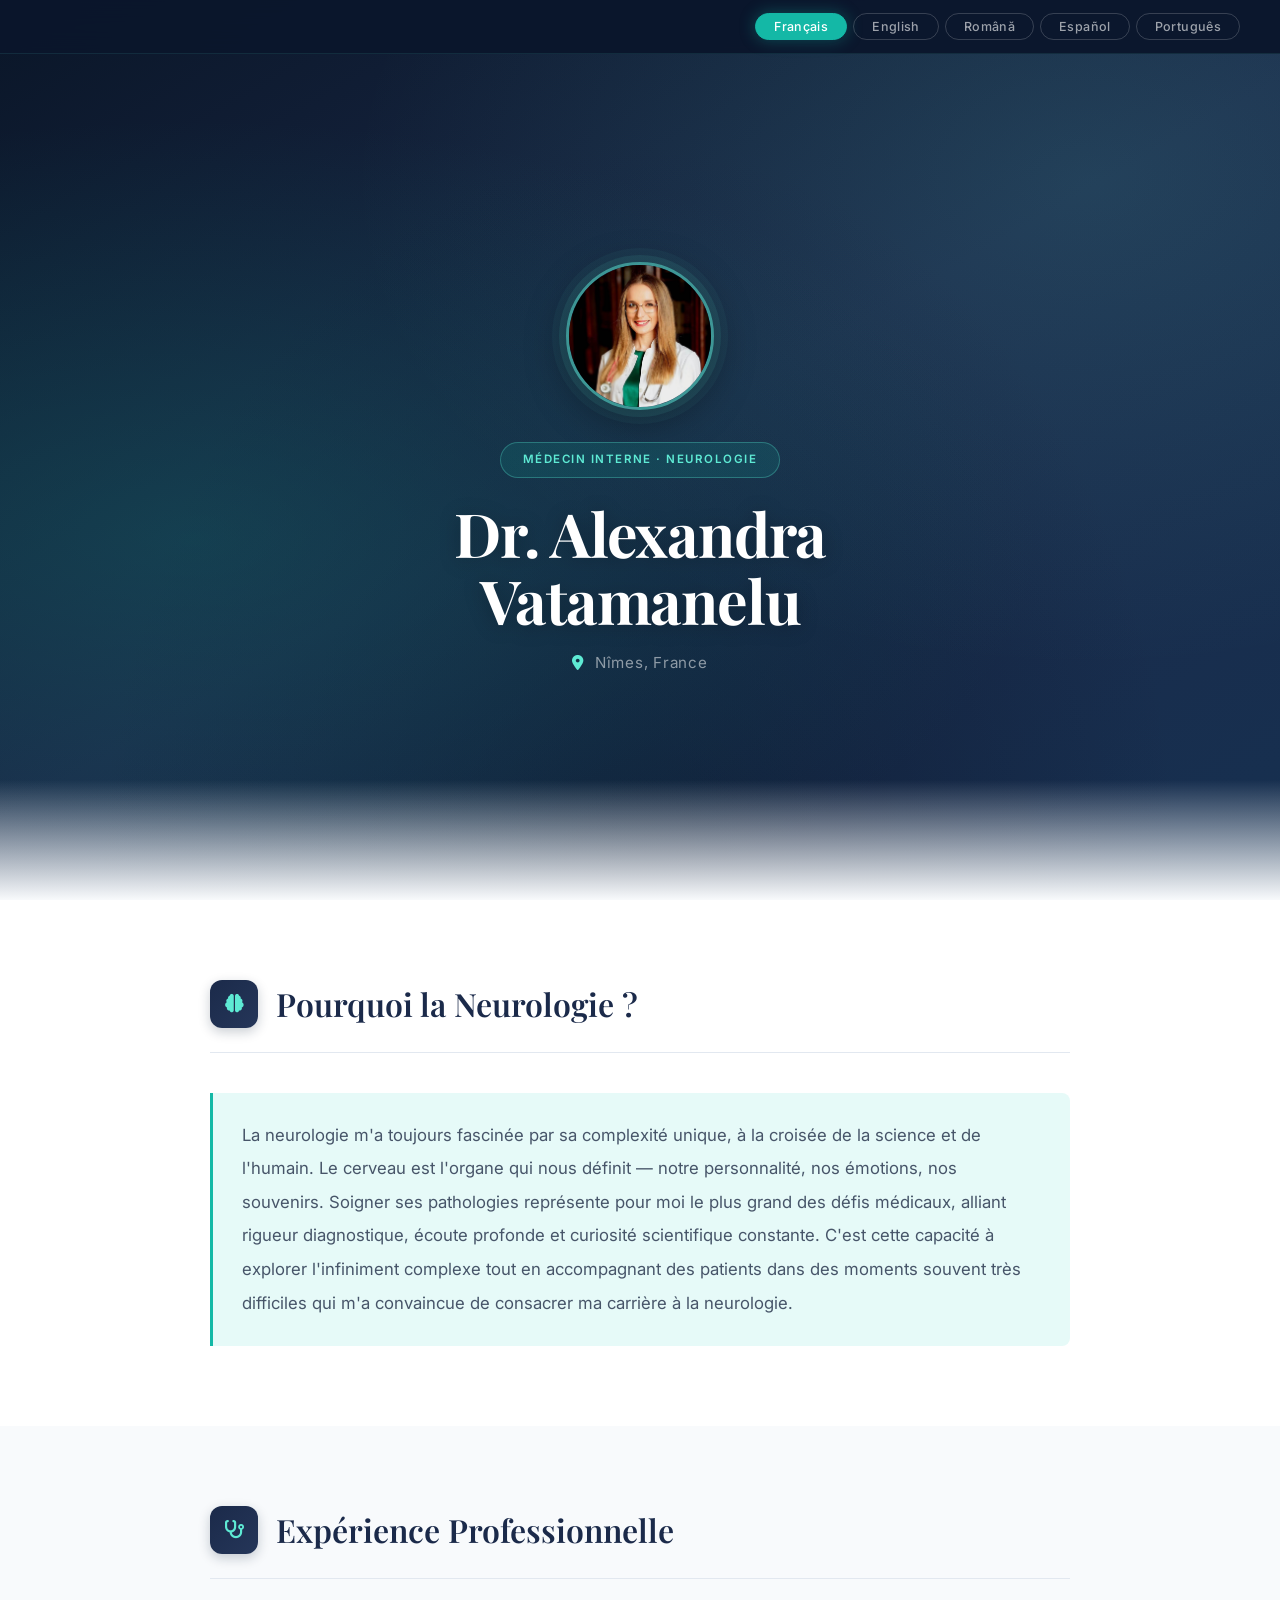
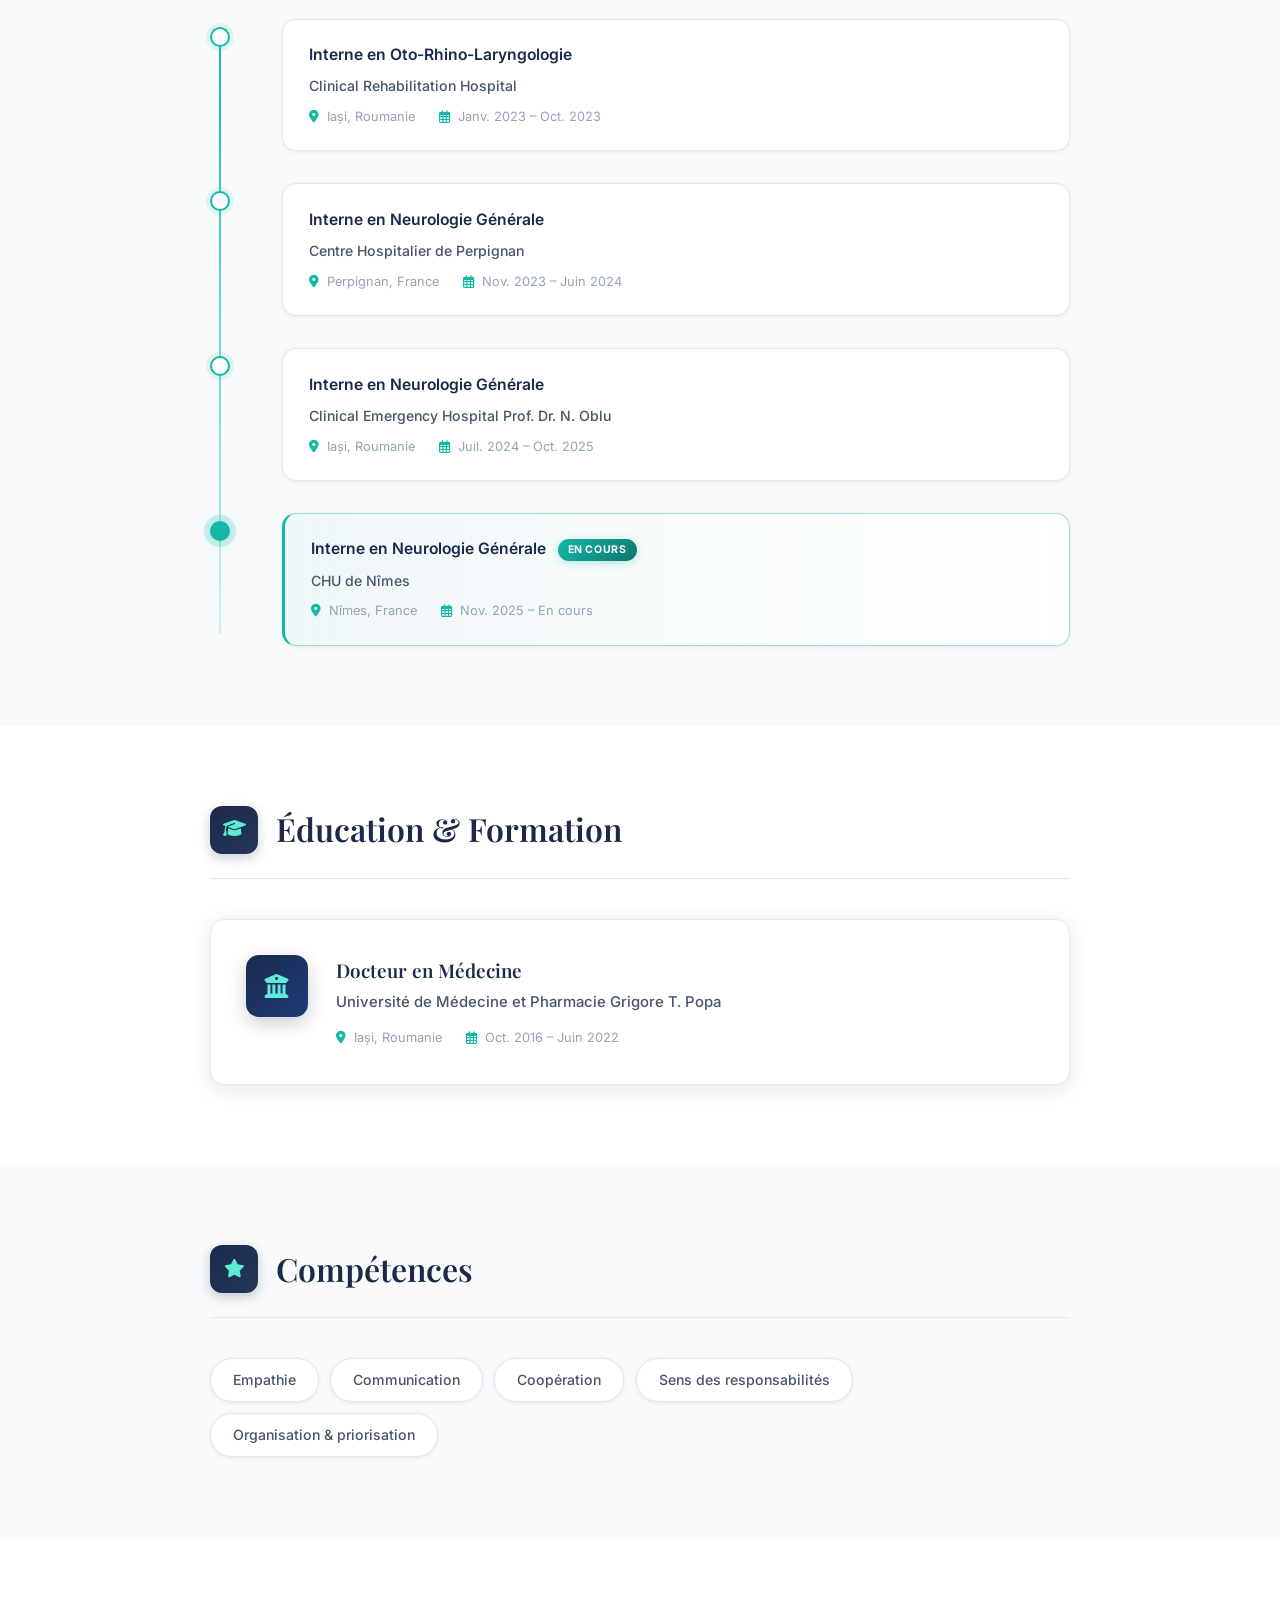
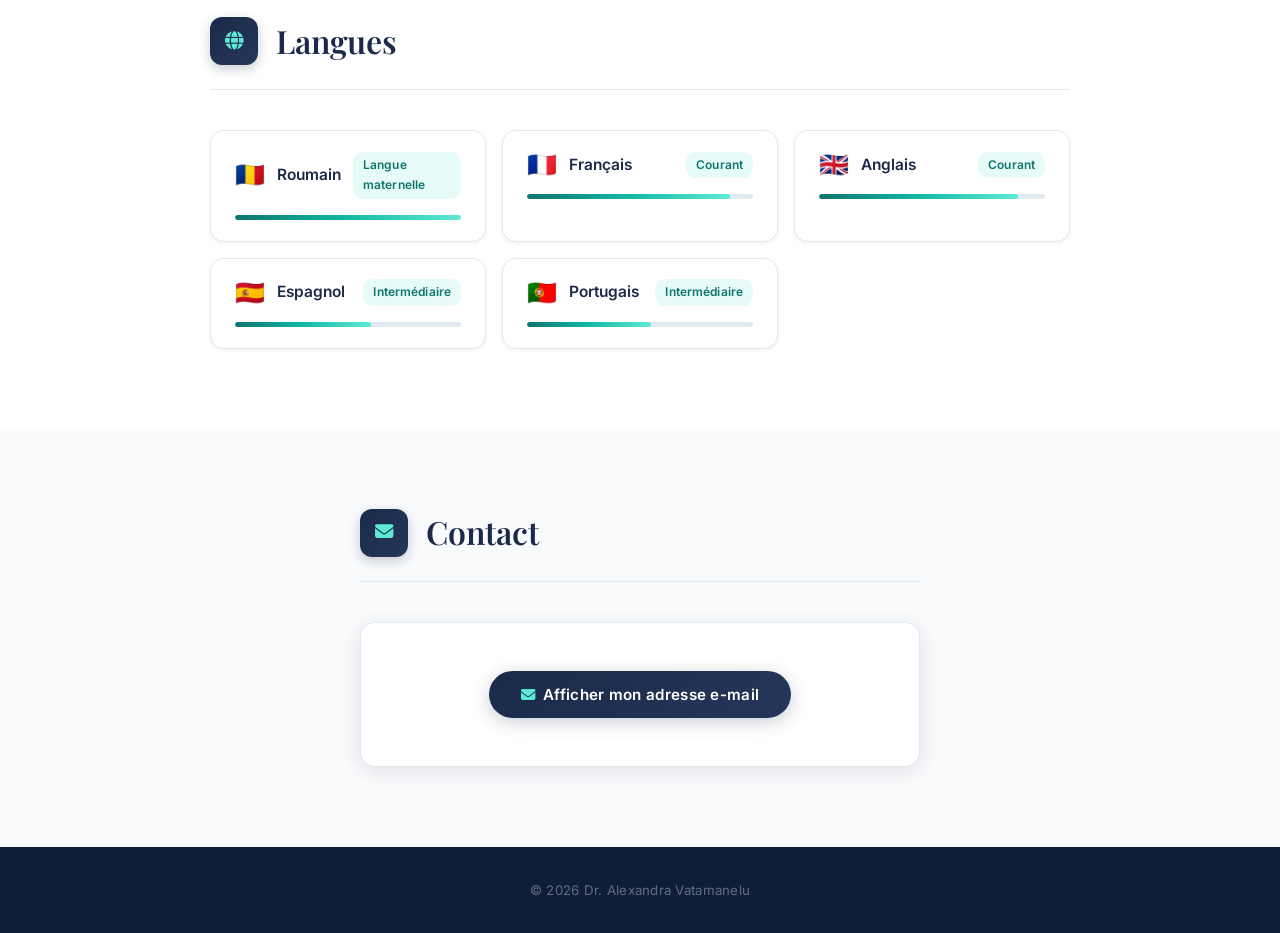
==== index.html @ f1973f00 "Add Google Search Console meta tag verification https://claude.ai/code/session_01Kui6GxhEzmzHkB7yEmU" ====
<!DOCTYPE html>
<html lang="fr">
<head>
    <meta charset="UTF-8">
    <meta name="viewport" content="width=device-width, initial-scale=1.0">
    <title>Dr. Alexandra Vatamanelu – Neurologue</title>
    <link rel="preconnect" href="https://fonts.googleapis.com">
    <link rel="preconnect" href="https://fonts.gstatic.com" crossorigin>
    <link href="https://fonts.googleapis.com/css2?family=Playfair+Display:wght@400;500;600;700&family=Inter:wght@300;400;500;600&display=swap" rel="stylesheet">
    <link rel="stylesheet" href="https://cdnjs.cloudflare.com/ajax/libs/font-awesome/6.4.0/css/all.min.css">
    <meta name="google-site-verification" content="Tqdt-XYcSa7wCxEGTxL6QIADLpYAfdwtKwiLC599f28" />
    <link rel="icon" type="image/svg+xml" href="favicon.svg">
    <link rel="stylesheet" href="style.css">
    <!-- Cloudflare Turnstile – test key (always passes). Register your domain at
         https://dash.cloudflare.com/?to=/:account/turnstile and replace the sitekey. -->
    <script src="https://challenges.cloudflare.com/turnstile/v0/api.js" async defer></script>
</head>
<body>

    <!-- ── Language bar ──────────────────────────────────────────────────── -->
    <div class="lang-bar">
        <div class="lang-bar-inner">
            <button class="lang-btn active" data-lang="fr" onclick="setLang('fr')">Français</button>
            <button class="lang-btn" data-lang="en" onclick="setLang('en')">English</button>
            <button class="lang-btn" data-lang="ro" onclick="setLang('ro')">Română</button>
            <button class="lang-btn" data-lang="es" onclick="setLang('es')">Español</button>
            <button class="lang-btn" data-lang="pt" onclick="setLang('pt')">Português</button>
        </div>
    </div>

    <!-- ── Hero ──────────────────────────────────────────────────────────── -->
    <header class="hero">
        <div class="hero-content">
            <div class="hero-photo-wrap">
                <img
                    src="signal-2026-03-20-130747_002.jpeg"
                    alt="Dr. Alexandra Vatamanelu"
                    class="hero-photo"
                >
            </div>
            <div class="hero-badge" data-i18n="badge"></div>
            <h1 class="hero-name">Dr. Alexandra Vatamanelu</h1>
            <p class="hero-location">
                <i class="fas fa-map-marker-alt"></i>
                <span data-i18n="location"></span>
            </p>
        </div>
    </header>

    <main>

        <!-- ── Why Neurology ─────────────────────────────────────────────── -->
        <section class="section" id="why">
            <div class="section-inner">
                <div class="section-header">
                    <div class="section-icon"><i class="fas fa-brain"></i></div>
                    <h2 data-i18n="whyTitle"></h2>
                </div>
                <p class="lead-text" data-i18n="whyText"></p>
            </div>
        </section>

        <!-- ── Professional experience ───────────────────────────────────── -->
        <section class="section alt-section" id="experience">
            <div class="section-inner">
                <div class="section-header">
                    <div class="section-icon"><i class="fas fa-stethoscope"></i></div>
                    <h2 data-i18n="expTitle"></h2>
                </div>
                <div class="timeline" id="timeline"></div>
            </div>
        </section>

        <!-- ── Education ─────────────────────────────────────────────────── -->
        <section class="section" id="education">
            <div class="section-inner">
                <div class="section-header">
                    <div class="section-icon"><i class="fas fa-graduation-cap"></i></div>
                    <h2 data-i18n="eduTitle"></h2>
                </div>
                <div id="edu-card"></div>
            </div>
        </section>

        <!-- ── Skills ────────────────────────────────────────────────────── -->
        <section class="section alt-section" id="skills">
            <div class="section-inner">
                <div class="section-header">
                    <div class="section-icon"><i class="fas fa-star"></i></div>
                    <h2 data-i18n="skillsTitle"></h2>
                </div>
                <div class="skills-grid" id="skills-grid"></div>
            </div>
        </section>

        <!-- ── Languages ─────────────────────────────────────────────────── -->
        <section class="section" id="languages">
            <div class="section-inner">
                <div class="section-header">
                    <div class="section-icon"><i class="fas fa-globe"></i></div>
                    <h2 data-i18n="langsTitle"></h2>
                </div>
                <div class="langs-grid" id="langs-grid"></div>
            </div>
        </section>

        <!-- ── Contact ───────────────────────────────────────────────────── -->
        <section class="section alt-section" id="contact">
            <div class="section-inner contact-inner">
                <div class="section-header">
                    <div class="section-icon"><i class="fas fa-envelope"></i></div>
                    <h2 data-i18n="contactTitle"></h2>
                </div>
                <div class="contact-box">
                    <div id="reveal-btn-wrapper">
                        <button class="reveal-btn" onclick="showCaptcha()" data-i18n="revealBtn"></button>
                    </div>
                    <div id="captcha-wrapper" class="hidden">
                        <p class="contact-hint" data-i18n="contactHint"></p>
                        <!-- Turnstile test sitekey – always passes. Swap for your real key in production. -->
                        <div class="cf-turnstile"
                             data-sitekey="1x00000000000000000000AA"
                             data-callback="onCaptchaDone"
                             data-theme="light"></div>
                    </div>
                    <div id="email-reveal" class="email-reveal hidden"></div>
                </div>
            </div>
        </section>

    </main>

    <footer class="footer">
        <p>© 2026 Dr. Alexandra Vatamanelu</p>
    </footer>

<script>
// ── Translations ─────────────────────────────────────────────────────────────
const i18n = {
    fr: {
        badge:       "Médecin Interne · Neurologie",
        location:    "Nîmes, France",
        whyTitle:    "Pourquoi la Neurologie ?",
        whyText:     "La neurologie m'a toujours fascinée par sa complexité unique, à la croisée de la science et de l'humain. Le cerveau est l'organe qui nous définit — notre personnalité, nos émotions, nos souvenirs. Soigner ses pathologies représente pour moi le plus grand des défis médicaux, alliant rigueur diagnostique, écoute profonde et curiosité scientifique constante. C'est cette capacité à explorer l'infiniment complexe tout en accompagnant des patients dans des moments souvent très difficiles qui m'a convaincue de consacrer ma carrière à la neurologie.",
        expTitle:    "Expérience Professionnelle",
        eduTitle:    "Éducation & Formation",
        skillsTitle: "Compétences",
        langsTitle:  "Langues",
        contactTitle:"Contact",
        contactHint: "Vérifiez que vous n'êtes pas un robot pour afficher mon adresse e-mail.",
        revealBtn:   "Afficher mon adresse e-mail",
        currentLabel:"En cours",
        experience: [
            { title: "Interne en Oto-Rhino-Laryngologie",  institution: "Clinical Rehabilitation Hospital",                         location: "Iași, Roumanie", period: "Janv. 2023 – Oct. 2023",  current: false },
            { title: "Interne en Neurologie Générale",     institution: "Centre Hospitalier de Perpignan",                          location: "Perpignan, France", period: "Nov. 2023 – Juin 2024", current: false },
            { title: "Interne en Neurologie Générale",     institution: "Clinical Emergency Hospital Prof. Dr. N. Oblu",            location: "Iași, Roumanie", period: "Juil. 2024 – Oct. 2025",  current: false },
            { title: "Interne en Neurologie Générale",     institution: "CHU de Nîmes",                                             location: "Nîmes, France",  period: "Nov. 2025 – En cours",     current: true  }
        ],
        education: {
            degree: "Docteur en Médecine",
            institution: "Université de Médecine et Pharmacie Grigore T. Popa",
            location: "Iași, Roumanie",
            period: "Oct. 2016 – Juin 2022"
        },
        skills: ["Empathie", "Communication", "Coopération", "Sens des responsabilités", "Organisation & priorisation"],
        languages: [
            { name: "Roumain",    level: "Langue maternelle", pct: 100, flag: "🇷🇴" },
            { name: "Français",   level: "Courant",            pct: 90,  flag: "🇫🇷" },
            { name: "Anglais",    level: "Courant",            pct: 88,  flag: "🇬🇧" },
            { name: "Espagnol",   level: "Intermédiaire",      pct: 60,  flag: "🇪🇸" },
            { name: "Portugais",  level: "Intermédiaire",      pct: 55,  flag: "🇵🇹" }
        ]
    },
    en: {
        badge:       "Medical Intern · Neurology",
        location:    "Nîmes, France",
        whyTitle:    "Why Neurology?",
        whyText:     "Neurology has always fascinated me for its unique complexity, at the crossroads of science and humanity. The brain is the organ that defines us — our personality, emotions, and memories. Treating its diseases represents the greatest medical challenge for me, combining diagnostic rigour, deep listening, and constant scientific curiosity. This ability to explore the infinitely complex while accompanying patients through often very difficult moments is what convinced me to dedicate my career to neurology.",
        expTitle:    "Professional Experience",
        eduTitle:    "Education & Training",
        skillsTitle: "Skills",
        langsTitle:  "Languages",
        contactTitle:"Contact",
        contactHint: "Please verify you are not a robot to reveal my email address.",
        revealBtn:   "Show my email address",
        currentLabel:"Current",
        experience: [
            { title: "Intern in Otorhinolaryngology",  institution: "Clinical Rehabilitation Hospital",                  location: "Iași, Romania",    period: "Jan. 2023 – Oct. 2023",  current: false },
            { title: "Intern in General Neurology",    institution: "Perpignan Hospital Center",                         location: "Perpignan, France", period: "Nov. 2023 – Jun. 2024",  current: false },
            { title: "Intern in General Neurology",    institution: "Clinical Emergency Hospital Prof. Dr. N. Oblu",     location: "Iași, Romania",    period: "Jul. 2024 – Oct. 2025",  current: false },
            { title: "Intern in General Neurology",    institution: "CHU de Nîmes",                                      location: "Nîmes, France",    period: "Nov. 2025 – Present",    current: true  }
        ],
        education: {
            degree: "Doctor of Medicine",
            institution: "University of Medicine and Pharmacy Grigore T. Popa",
            location: "Iași, Romania",
            period: "Oct. 2016 – Jun. 2022"
        },
        skills: ["Empathy", "Communication", "Teamwork", "Sense of responsibility", "Task prioritisation"],
        languages: [
            { name: "Romanian",   level: "Native",        pct: 100, flag: "🇷🇴" },
            { name: "French",     level: "Fluent",         pct: 90,  flag: "🇫🇷" },
            { name: "English",    level: "Fluent",         pct: 88,  flag: "🇬🇧" },
            { name: "Spanish",    level: "Intermediate",   pct: 60,  flag: "🇪🇸" },
            { name: "Portuguese", level: "Intermediate",   pct: 55,  flag: "🇵🇹" }
        ]
    },
    ro: {
        badge:       "Medic Rezident · Neurologie",
        location:    "Nîmes, Franța",
        whyTitle:    "De ce Neurologie?",
        whyText:     "Neurologia m-a fascinat mereu prin complexitatea sa unică, la intersecția dintre știință și umanitate. Creierul este organul care ne definește — personalitatea, emoțiile și amintirile noastre. Tratarea bolilor sale reprezintă pentru mine cea mai mare provocare medicală, îmbinând rigoarea diagnostică, ascultarea profundă și curiozitatea științifică constantă. Această capacitate de a explora infinit de complexul, în timp ce însoțim pacienții prin momente adesea foarte dificile, m-a convins să îmi dedic cariera neurologiei.",
        expTitle:    "Experiență Profesională",
        eduTitle:    "Educație & Formare",
        skillsTitle: "Competențe",
        langsTitle:  "Limbi Cunoscute",
        contactTitle:"Contact",
        contactHint: "Verificați că nu sunteți un robot pentru a afișa adresa mea de e-mail.",
        revealBtn:   "Afișați adresa mea de e-mail",
        currentLabel:"În curs",
        experience: [
            { title: "Rezident în Oto-Rino-Laringologie", institution: "Spitalul Clinic de Recuperare",                            location: "Iași, România", period: "Ian. 2023 – Oct. 2023",  current: false },
            { title: "Rezident în Neurologie Generală",   institution: "Centrul Spitalicesc din Perpignan",                        location: "Perpignan, Franța", period: "Nov. 2023 – Iun. 2024", current: false },
            { title: "Rezident în Neurologie Generală",   institution: "Spitalul Clinic de Urgențe Prof. Dr. N. Oblu",            location: "Iași, România", period: "Iul. 2024 – Oct. 2025",  current: false },
            { title: "Rezident în Neurologie Generală",   institution: "CHU de Nîmes",                                             location: "Nîmes, Franța", period: "Nov. 2025 – În curs",     current: true  }
        ],
        education: {
            degree: "Doctor în Medicină",
            institution: "Universitatea de Medicină și Farmacie Grigore T. Popa",
            location: "Iași, România",
            period: "Oct. 2016 – Iun. 2022"
        },
        skills: ["Empatie", "Comunicare", "Lucru în echipă", "Simțul responsabilității", "Organizare & prioritizare"],
        languages: [
            { name: "Română",      level: "Limbă maternă", pct: 100, flag: "🇷🇴" },
            { name: "Franceză",    level: "Avansat",        pct: 90,  flag: "🇫🇷" },
            { name: "Engleză",     level: "Avansat",        pct: 88,  flag: "🇬🇧" },
            { name: "Spaniolă",    level: "Intermediar",    pct: 60,  flag: "🇪🇸" },
            { name: "Portugheză",  level: "Intermediar",    pct: 55,  flag: "🇵🇹" }
        ]
    },
    es: {
        badge:       "Médico Residente · Neurología",
        location:    "Nîmes, Francia",
        whyTitle:    "¿Por qué la Neurología?",
        whyText:     "La neurología siempre me ha fascinado por su complejidad única, en la encrucijada entre la ciencia y la humanidad. El cerebro es el órgano que nos define — nuestra personalidad, emociones y recuerdos. Tratar sus enfermedades representa para mí el mayor desafío médico, combinando rigor diagnóstico, escucha profunda y curiosidad científica constante. Esta capacidad de explorar lo infinitamente complejo mientras se acompaña a los pacientes en momentos a menudo muy difíciles es lo que me convenció de dedicar mi carrera a la neurología.",
        expTitle:    "Experiencia Profesional",
        eduTitle:    "Educación & Formación",
        skillsTitle: "Competencias",
        langsTitle:  "Idiomas",
        contactTitle:"Contacto",
        contactHint: "Por favor, verifique que no es un robot para mostrar mi dirección de correo electrónico.",
        revealBtn:   "Mostrar mi dirección de correo electrónico",
        currentLabel:"En curso",
        experience: [
            { title: "Residente en Otorrinolaringología", institution: "Hospital Clínico de Rehabilitación",                       location: "Iași, Rumanía", period: "Ene. 2023 – Oct. 2023",  current: false },
            { title: "Residente en Neurología General",   institution: "Centro Hospitalario de Perpiñán",                          location: "Perpiñán, Francia", period: "Nov. 2023 – Jun. 2024", current: false },
            { title: "Residente en Neurología General",   institution: "Hospital Clínico de Urgencias Prof. Dr. N. Oblu",          location: "Iași, Rumanía", period: "Jul. 2024 – Oct. 2025",  current: false },
            { title: "Residente en Neurología General",   institution: "CHU de Nîmes",                                             location: "Nîmes, Francia", period: "Nov. 2025 – En curso",   current: true  }
        ],
        education: {
            degree: "Doctora en Medicina",
            institution: "Universidad de Medicina y Farmacia Grigore T. Popa",
            location: "Iași, Rumanía",
            period: "Oct. 2016 – Jun. 2022"
        },
        skills: ["Empatía", "Comunicación", "Trabajo en equipo", "Sentido de la responsabilidad", "Organización & priorización"],
        languages: [
            { name: "Rumano",    level: "Lengua materna", pct: 100, flag: "🇷🇴" },
            { name: "Francés",   level: "Avanzado",        pct: 90,  flag: "🇫🇷" },
            { name: "Inglés",    level: "Avanzado",        pct: 88,  flag: "🇬🇧" },
            { name: "Español",   level: "Intermedio",      pct: 60,  flag: "🇪🇸" },
            { name: "Portugués", level: "Intermedio",      pct: 55,  flag: "🇵🇹" }
        ]
    },
    pt: {
        badge:       "Médica Interna · Neurologia",
        location:    "Nîmes, França",
        whyTitle:    "Por que a Neurologia?",
        whyText:     "A neurologia sempre me fascinou pela sua complexidade única, na encruzilhada entre a ciência e a humanidade. O cérebro é o órgão que nos define — a nossa personalidade, emoções e memórias. Tratar as suas doenças representa para mim o maior desafio médico, combinando rigor diagnóstico, escuta profunda e curiosidade científica constante. Esta capacidade de explorar o infinitamente complexo enquanto acompanhamos os doentes em momentos muitas vezes muito difíceis foi o que me convenceu a dedicar a minha carreira à neurologia.",
        expTitle:    "Experiência Profissional",
        eduTitle:    "Educação & Formação",
        skillsTitle: "Competências",
        langsTitle:  "Idiomas",
        contactTitle:"Contato",
        contactHint: "Por favor, verifique que não é um robô para revelar o meu endereço de e-mail.",
        revealBtn:   "Mostrar o meu endereço de e-mail",
        currentLabel:"Em curso",
        experience: [
            { title: "Interna em Otorrinolaringologia", institution: "Hospital Clínico de Reabilitação",                          location: "Iași, Roménia",    period: "Jan. 2023 – Out. 2023",  current: false },
            { title: "Interna em Neurologia Geral",     institution: "Centro Hospitalar de Perpignan",                            location: "Perpignan, França", period: "Nov. 2023 – Jun. 2024",  current: false },
            { title: "Interna em Neurologia Geral",     institution: "Hospital Clínico de Urgências Prof. Dr. N. Oblu",           location: "Iași, Roménia",    period: "Jul. 2024 – Out. 2025",  current: false },
            { title: "Interna em Neurologia Geral",     institution: "CHU de Nîmes",                                              location: "Nîmes, França",    period: "Nov. 2025 – Em curso",   current: true  }
        ],
        education: {
            degree: "Doutora em Medicina",
            institution: "Universidade de Medicina e Farmácia Grigore T. Popa",
            location: "Iași, Roménia",
            period: "Out. 2016 – Jun. 2022"
        },
        skills: ["Empatia", "Comunicação", "Trabalho em equipa", "Sentido de responsabilidade", "Organização & priorização"],
        languages: [
            { name: "Romeno",    level: "Língua materna", pct: 100, flag: "🇷🇴" },
            { name: "Francês",   level: "Avançado",        pct: 90,  flag: "🇫🇷" },
            { name: "Inglês",    level: "Avançado",        pct: 88,  flag: "🇬🇧" },
            { name: "Espanhol",  level: "Intermédio",      pct: 60,  flag: "🇪🇸" },
            { name: "Português", level: "Intermédio",      pct: 55,  flag: "🇵🇹" }
        ]
    }
};

// ── Render helpers ────────────────────────────────────────────────────────────
function renderTimeline(lang) {
    const t = i18n[lang];
    document.getElementById('timeline').innerHTML = t.experience.map(exp => `
        <div class="tl-item${exp.current ? ' tl-current' : ''}">
            <div class="tl-dot"></div>
            <div class="tl-content">
                <div class="tl-header">
                    <span class="tl-title">${exp.title}</span>
                    ${exp.current ? `<span class="tl-badge">${t.currentLabel}</span>` : ''}
                </div>
                <div class="tl-institution">${exp.institution}</div>
                <div class="tl-meta">
                    <span><i class="fas fa-map-marker-alt"></i> ${exp.location}</span>
                    <span><i class="far fa-calendar-alt"></i> ${exp.period}</span>
                </div>
            </div>
        </div>
    `).join('');
}

function renderEducation(lang) {
    const e = i18n[lang].education;
    document.getElementById('edu-card').innerHTML = `
        <div class="edu-inner">
            <div class="edu-icon"><i class="fas fa-university"></i></div>
            <div class="edu-details">
                <div class="edu-degree">${e.degree}</div>
                <div class="edu-institution">${e.institution}</div>
                <div class="edu-meta">
                    <span><i class="fas fa-map-marker-alt"></i> ${e.location}</span>
                    <span><i class="far fa-calendar-alt"></i> ${e.period}</span>
                </div>
            </div>
        </div>
    `;
}

function renderSkills(lang) {
    document.getElementById('skills-grid').innerHTML = i18n[lang].skills
        .map(s => `<span class="skill-pill">${s}</span>`).join('');
}

function renderLanguages(lang) {
    document.getElementById('langs-grid').innerHTML = i18n[lang].languages.map(l => `
        <div class="lang-item">
            <div class="lang-top">
                <span class="lang-flag">${l.flag}</span>
                <span class="lang-name">${l.name}</span>
                <span class="lang-level">${l.level}</span>
            </div>
            <div class="lang-bar-bg">
                <div class="lang-bar-fill" style="width:${l.pct}%"></div>
            </div>
        </div>
    `).join('');
}

// ── Language switcher ─────────────────────────────────────────────────────────
function setLang(lang) {
    document.documentElement.lang = lang;
    document.querySelectorAll('.lang-btn').forEach(btn =>
        btn.classList.toggle('active', btn.dataset.lang === lang));
    document.querySelectorAll('[data-i18n]').forEach(el => {
        const key = el.dataset.i18n;
        if (i18n[lang][key]) el.textContent = i18n[lang][key];
    });
    renderTimeline(lang);
    renderEducation(lang);
    renderSkills(lang);
    renderLanguages(lang);
}

// ── Show captcha after button click ───────────────────────────────────────────
function showCaptcha() {
    document.getElementById('reveal-btn-wrapper').style.display = 'none';
    document.getElementById('captcha-wrapper').classList.remove('hidden');
}

// ── Cloudflare Turnstile callback ─────────────────────────────────────────────
function onCaptchaDone() {
    const u = ['d','r'].join('');
    const d = ['v','a','t','a','m','a','n','e','l','u','.','c','o','m'].join('');
    const email = u + '\u0040' + d;
    const box = document.getElementById('email-reveal');
    box.innerHTML = `
        <i class="fas fa-envelope-open-text"></i>
        <a href="mailto:${email}" class="email-link">${email}</a>
    `;
    document.getElementById('captcha-wrapper').style.display = 'none';
    box.classList.remove('hidden');
}

// ── Init ──────────────────────────────────────────────────────────────────────
setLang('fr');
</script>
</body>
</html>
---- style.css ----
/* ── Variables ───────────────────────────────────────────────────────────── */
:root {
    --navy:        #1B2A4A;
    --navy-dark:   #0F1E38;
    --navy-light:  #253659;
    --teal:        #0F766E;
    --teal-mid:    #5EEAD4;
    --teal-light:  #E6FAF8;
    --accent:      #14B8A6;
    --bg:          #F8FAFC;
    --bg-alt:      #EFF6FF;
    --white:       #FFFFFF;
    --text:        #1E293B;
    --text-light:  #475569;
    --muted:       #94A3B8;
    --border:      #E2E8F0;
    --shadow-sm:   0 1px 4px rgba(15, 23, 42, 0.07);
    --shadow:      0 4px 20px rgba(15, 23, 42, 0.10);
    --shadow-lg:   0 12px 40px rgba(15, 23, 42, 0.14);
    --radius:      14px;
    --radius-sm:   8px;
    --font-serif:  'Playfair Display', Georgia, serif;
    --font-sans:   'Inter', system-ui, sans-serif;
}

/* ── Reset ───────────────────────────────────────────────────────────────── */
*, *::before, *::after { box-sizing: border-box; margin: 0; padding: 0; }
html { scroll-behavior: smooth; }
body {
    font-family: var(--font-sans);
    background: var(--bg);
    color: var(--text);
    line-height: 1.7;
    font-size: 16px;
    -webkit-font-smoothing: antialiased;
}

/* ── Language bar ────────────────────────────────────────────────────────── */
.lang-bar {
    position: fixed;
    top: 0; left: 0; right: 0;
    z-index: 100;
    background: rgba(11, 22, 44, 0.96);
    backdrop-filter: blur(12px);
    -webkit-backdrop-filter: blur(12px);
    border-bottom: 1px solid rgba(94, 234, 212, 0.10);
    height: 54px;
    display: flex;
    align-items: center;
    justify-content: flex-end;
    padding: 0 2.5rem;
}

.lang-bar-inner { display: flex; gap: 6px; }

.lang-btn {
    background: transparent;
    border: 1px solid rgba(255, 255, 255, 0.18);
    color: rgba(255, 255, 255, 0.60);
    padding: 5px 18px;
    border-radius: 30px;
    font-family: var(--font-sans);
    font-size: 12.5px;
    font-weight: 500;
    cursor: pointer;
    transition: all 0.18s ease;
    letter-spacing: 0.03em;
}
.lang-btn:hover {
    background: rgba(255, 255, 255, 0.08);
    color: #fff;
    border-color: rgba(255, 255, 255, 0.38);
}
.lang-btn.active {
    background: var(--accent);
    border-color: var(--accent);
    color: #fff;
    box-shadow: 0 0 16px rgba(20, 184, 166, 0.35);
}

/* ── Hero ────────────────────────────────────────────────────────────────── */
.hero {
    position: relative;
    min-height: 100vh;
    display: flex;
    align-items: center;
    justify-content: center;
    text-align: center;
    overflow: hidden;
    background: linear-gradient(150deg, #0A1628 0%, var(--navy) 50%, #163050 100%);
    padding-top: 54px;
}
.hero::before {
    content: '';
    position: absolute;
    inset: 0;
    background:
        radial-gradient(ellipse at 15% 60%, rgba(15, 118, 110, 0.32) 0%, transparent 55%),
        radial-gradient(ellipse at 85% 20%, rgba(94, 234, 212, 0.12) 0%, transparent 48%),
        radial-gradient(ellipse at 50% 100%, rgba(11, 22, 44, 0.6) 0%, transparent 60%);
    pointer-events: none;
}
.hero::after {
    content: '';
    position: absolute;
    bottom: 0; left: 0; right: 0;
    height: 120px;
    background: linear-gradient(to bottom, transparent, var(--bg));
    pointer-events: none;
}

.hero-content {
    position: relative;
    z-index: 1;
    padding: 4rem 2rem 5rem;
    max-width: 700px;
    animation: heroFadeIn 0.9s ease both;
}

@keyframes heroFadeIn {
    from { opacity: 0; transform: translateY(20px); }
    to   { opacity: 1; transform: translateY(0); }
}

/* ── Hero photo ──────────────────────────────────────────────────────────── */
.hero-photo-wrap {
    width: 148px;
    height: 148px;
    border-radius: 50%;
    overflow: hidden;
    margin: 0 auto 2rem;
    border: 3px solid rgba(94, 234, 212, 0.55);
    box-shadow:
        0 0 0 7px rgba(94, 234, 212, 0.09),
        0 0 0 14px rgba(94, 234, 212, 0.04),
        0 10px 40px rgba(0, 0, 0, 0.40);
}
.hero-photo {
    width: 100%;
    height: 100%;
    object-fit: cover;
    object-position: center 18%;
    display: block;
}

.hero-badge {
    display: inline-block;
    background: rgba(20, 184, 166, 0.14);
    border: 1px solid rgba(94, 234, 212, 0.30);
    color: var(--teal-mid);
    padding: 7px 22px;
    border-radius: 30px;
    font-size: 11.5px;
    font-weight: 600;
    letter-spacing: 0.13em;
    text-transform: uppercase;
    margin-bottom: 1.4rem;
}

.hero-name {
    font-family: var(--font-serif);
    font-size: clamp(2.2rem, 5.5vw, 3.8rem);
    font-weight: 700;
    color: #fff;
    letter-spacing: -0.02em;
    line-height: 1.1;
    margin-bottom: 1rem;
    text-shadow: 0 2px 20px rgba(0,0,0,0.25);
}

.hero-location {
    color: rgba(255, 255, 255, 0.52);
    font-size: 0.95rem;
    font-weight: 400;
    letter-spacing: 0.05em;
}
.hero-location i { color: var(--teal-mid); margin-right: 6px; }

/* ── Sections ────────────────────────────────────────────────────────────── */
.section          { padding: 5rem 2rem; background: var(--white); }
.section.alt-section { background: var(--bg); }

.section-inner    { max-width: 860px; margin: 0 auto; }

.section-header   {
    display: flex;
    align-items: center;
    gap: 1.1rem;
    margin-bottom: 2.5rem;
    padding-bottom: 1.5rem;
    border-bottom: 1px solid var(--border);
}

.section-icon {
    width: 48px; height: 48px; min-width: 48px;
    border-radius: 12px;
    background: linear-gradient(135deg, var(--navy), var(--navy-light));
    color: var(--teal-mid);
    display: flex; align-items: center; justify-content: center;
    font-size: 1.15rem;
    flex-shrink: 0;
    box-shadow: 0 4px 12px rgba(15, 30, 56, 0.22);
}

.section-header h2 {
    font-family: var(--font-serif);
    font-size: clamp(1.55rem, 3vw, 2rem);
    font-weight: 600;
    color: var(--navy);
    line-height: 1.2;
}

/* ── Why neurology ───────────────────────────────────────────────────────── */
.lead-text {
    font-size: 1.05rem;
    line-height: 2;
    color: var(--text-light);
    border-left: 3px solid var(--accent);
    padding: 1.6rem 1.8rem;
    background: var(--teal-light);
    border-radius: 0 var(--radius-sm) var(--radius-sm) 0;
}

/* ── Timeline ────────────────────────────────────────────────────────────── */
.timeline {
    position: relative;
    padding-left: 2.5rem;
}
.timeline::before {
    content: '';
    position: absolute;
    left: 9px; top: 12px; bottom: 12px;
    width: 2px;
    background: linear-gradient(to bottom, var(--accent), rgba(94, 234, 212, 0.3));
    border-radius: 2px;
}

.tl-item {
    position: relative;
    padding: 0 0 2rem 2rem;
}
.tl-item:last-child { padding-bottom: 0; }

.tl-dot {
    position: absolute;
    left: -2.5rem; top: 8px;
    width: 20px; height: 20px;
    border-radius: 50%;
    background: var(--white);
    border: 2.5px solid var(--accent);
    box-shadow: 0 0 0 4px rgba(20, 184, 166, 0.10);
    transition: transform 0.2s ease;
}
.tl-item:hover .tl-dot { transform: scale(1.2); }
.tl-current .tl-dot {
    background: var(--accent);
    box-shadow: 0 0 0 6px rgba(20, 184, 166, 0.16), 0 0 14px rgba(20, 184, 166, 0.30);
}

.tl-content {
    background: var(--white);
    border: 1px solid var(--border);
    border-radius: var(--radius);
    padding: 1.4rem 1.6rem;
    transition: box-shadow 0.2s ease, transform 0.2s ease, border-color 0.2s ease;
    box-shadow: var(--shadow-sm);
}
.tl-content:hover {
    box-shadow: var(--shadow);
    transform: translateY(-2px);
    border-color: rgba(20, 184, 166, 0.30);
}
.tl-current .tl-content {
    border-color: rgba(20, 184, 166, 0.40);
    border-left: 3px solid var(--accent);
    background: linear-gradient(to right, rgba(20, 184, 166, 0.03), var(--white));
}

.tl-header {
    display: flex; align-items: center; gap: 0.75rem;
    flex-wrap: wrap;
    margin-bottom: 0.35rem;
}
.tl-title {
    font-weight: 600;
    font-size: 0.98rem;
    color: var(--navy);
}
.tl-badge {
    background: linear-gradient(135deg, var(--accent), var(--teal));
    color: #fff;
    font-size: 10.5px; font-weight: 700;
    padding: 2px 10px;
    border-radius: 20px;
    letter-spacing: 0.06em;
    text-transform: uppercase;
    box-shadow: 0 2px 8px rgba(20, 184, 166, 0.30);
}
.tl-institution {
    color: var(--text-light);
    font-size: 0.88rem;
    font-weight: 500;
    margin-bottom: 0.5rem;
}
.tl-meta {
    display: flex; gap: 1.5rem; flex-wrap: wrap;
    font-size: 0.80rem; color: var(--muted);
}
.tl-meta i { margin-right: 4px; color: var(--accent); }

/* ── Education ───────────────────────────────────────────────────────────── */
#edu-card {
    background: var(--white);
    border: 1px solid var(--border);
    border-radius: var(--radius);
    overflow: hidden;
    box-shadow: var(--shadow);
    transition: transform 0.2s ease, box-shadow 0.2s ease;
}
#edu-card:hover {
    transform: translateY(-2px);
    box-shadow: var(--shadow-lg);
}
.edu-inner {
    display: flex; align-items: flex-start; gap: 1.75rem;
    padding: 2.2rem;
}
.edu-icon {
    width: 62px; height: 62px; min-width: 62px;
    background: linear-gradient(135deg, var(--navy), #1e3a7a);
    border-radius: 13px;
    display: flex; align-items: center; justify-content: center;
    color: var(--teal-mid);
    font-size: 1.5rem;
    box-shadow: 0 6px 18px rgba(15, 30, 56, 0.22);
}
.edu-degree {
    font-family: var(--font-serif);
    font-size: 1.18rem; font-weight: 600;
    color: var(--navy);
    margin-bottom: 0.2rem;
}
.edu-institution {
    color: var(--text-light);
    font-size: 0.93rem;
    margin-bottom: 0.75rem;
    font-weight: 500;
}
.edu-meta {
    display: flex; gap: 1.5rem; flex-wrap: wrap;
    font-size: 0.80rem; color: var(--muted);
}
.edu-meta i { margin-right: 4px; color: var(--accent); }

/* ── Skills ──────────────────────────────────────────────────────────────── */
.skills-grid { display: flex; flex-wrap: wrap; gap: 0.7rem; }

.skill-pill {
    background: var(--white);
    border: 1.5px solid var(--border);
    color: var(--text-light);
    padding: 9px 22px;
    border-radius: 30px;
    font-size: 0.88rem; font-weight: 500;
    transition: all 0.2s ease;
    cursor: default;
    box-shadow: var(--shadow-sm);
}
.skill-pill:hover {
    background: var(--accent);
    border-color: var(--accent);
    color: #fff;
    box-shadow: 0 4px 16px rgba(20, 184, 166, 0.30);
    transform: translateY(-2px);
}

/* ── Languages ───────────────────────────────────────────────────────────── */
.langs-grid {
    display: grid;
    grid-template-columns: repeat(auto-fit, minmax(260px, 1fr));
    gap: 1rem;
}
.lang-item {
    background: var(--white);
    border: 1px solid var(--border);
    border-radius: var(--radius);
    padding: 1.3rem 1.5rem;
    box-shadow: var(--shadow-sm);
    transition: box-shadow 0.2s ease, transform 0.2s ease;
}
.lang-item:hover {
    box-shadow: var(--shadow);
    transform: translateY(-2px);
}
.lang-top {
    display: flex; align-items: center; gap: 0.75rem;
    margin-bottom: 1rem;
}
.lang-flag  { font-size: 1.5rem; line-height: 1; }
.lang-name  { font-weight: 600; font-size: 0.97rem; color: var(--navy); flex: 1; }
.lang-level {
    font-size: 0.75rem; font-weight: 600;
    color: var(--teal);
    background: var(--teal-light);
    padding: 3px 10px;
    border-radius: 10px;
    letter-spacing: 0.01em;
}
.lang-bar-bg {
    height: 5px;
    background: var(--border);
    border-radius: 3px;
    overflow: hidden;
}
.lang-bar-fill {
    height: 100%;
    background: linear-gradient(90deg, var(--teal), var(--accent), var(--teal-mid));
    border-radius: 3px;
    transition: width 1s cubic-bezier(0.4, 0, 0.2, 1);
}

/* ── Contact ─────────────────────────────────────────────────────────────── */
.contact-inner { max-width: 560px; }

.contact-box {
    background: var(--white);
    border: 1px solid var(--border);
    border-radius: var(--radius);
    padding: 3rem 2.5rem;
    box-shadow: var(--shadow);
    text-align: center;
}
.contact-hint {
    color: var(--text-light);
    font-size: 0.95rem;
    margin-bottom: 1.75rem;
    line-height: 1.6;
}
.cf-turnstile { display: flex; justify-content: center; }

.reveal-btn {
    display: inline-flex;
    align-items: center;
    gap: 0.5rem;
    background: linear-gradient(135deg, var(--navy), var(--navy-light));
    color: #fff;
    border: none;
    padding: 14px 32px;
    border-radius: 30px;
    font-family: var(--font-sans);
    font-size: 0.95rem;
    font-weight: 600;
    cursor: pointer;
    box-shadow: 0 4px 18px rgba(15, 30, 56, 0.22);
    transition: all 0.2s ease;
    letter-spacing: 0.02em;
}
.reveal-btn::before {
    content: '\f0e0';
    font-family: 'Font Awesome 6 Free';
    font-weight: 900;
    font-size: 0.9rem;
    color: var(--teal-mid);
}
.reveal-btn:hover {
    transform: translateY(-2px);
    box-shadow: 0 8px 24px rgba(15, 30, 56, 0.32);
    background: linear-gradient(135deg, var(--navy-light), var(--teal));
}

.email-reveal {
    display: flex; flex-direction: column; align-items: center; gap: 1rem;
    padding: 0.75rem;
    animation: fadeUp 0.45s cubic-bezier(0.4, 0, 0.2, 1);
}
.email-reveal > i { font-size: 2.4rem; color: var(--accent); }

.email-link {
    font-size: 1.2rem; font-weight: 600;
    color: var(--navy);
    text-decoration: none;
    border-bottom: 2px solid var(--accent);
    padding-bottom: 2px;
    transition: color 0.2s ease;
}
.email-link:hover { color: var(--accent); }

.hidden { display: none !important; }

@keyframes fadeUp {
    from { opacity: 0; transform: translateY(14px); }
    to   { opacity: 1; transform: translateY(0); }
}

/* ── Footer ──────────────────────────────────────────────────────────────── */
.footer {
    background: var(--navy-dark);
    color: rgba(255, 255, 255, 0.35);
    text-align: center;
    padding: 2rem;
    font-size: 0.83rem;
    letter-spacing: 0.02em;
}

/* ── Responsive ──────────────────────────────────────────────────────────── */
@media (max-width: 640px) {
    .section          { padding: 3.5rem 1.25rem; }
    .hero-content     { padding: 3rem 1.25rem 4rem; }
    .edu-inner        { flex-direction: column; gap: 1.25rem; }
    .tl-meta          { gap: 0.6rem; }
    .contact-box      { padding: 2rem 1.25rem; }
    .lang-bar         { padding: 0 1rem; justify-content: center; }
    .lang-btn         { padding: 5px 12px; font-size: 12px; }
    .section-header   { gap: 0.8rem; }
    .hero-photo-wrap  { width: 120px; height: 120px; }
    .hero-name        { font-size: clamp(1.8rem, 8vw, 2.6rem); }
    .langs-grid       { grid-template-columns: 1fr; }
}
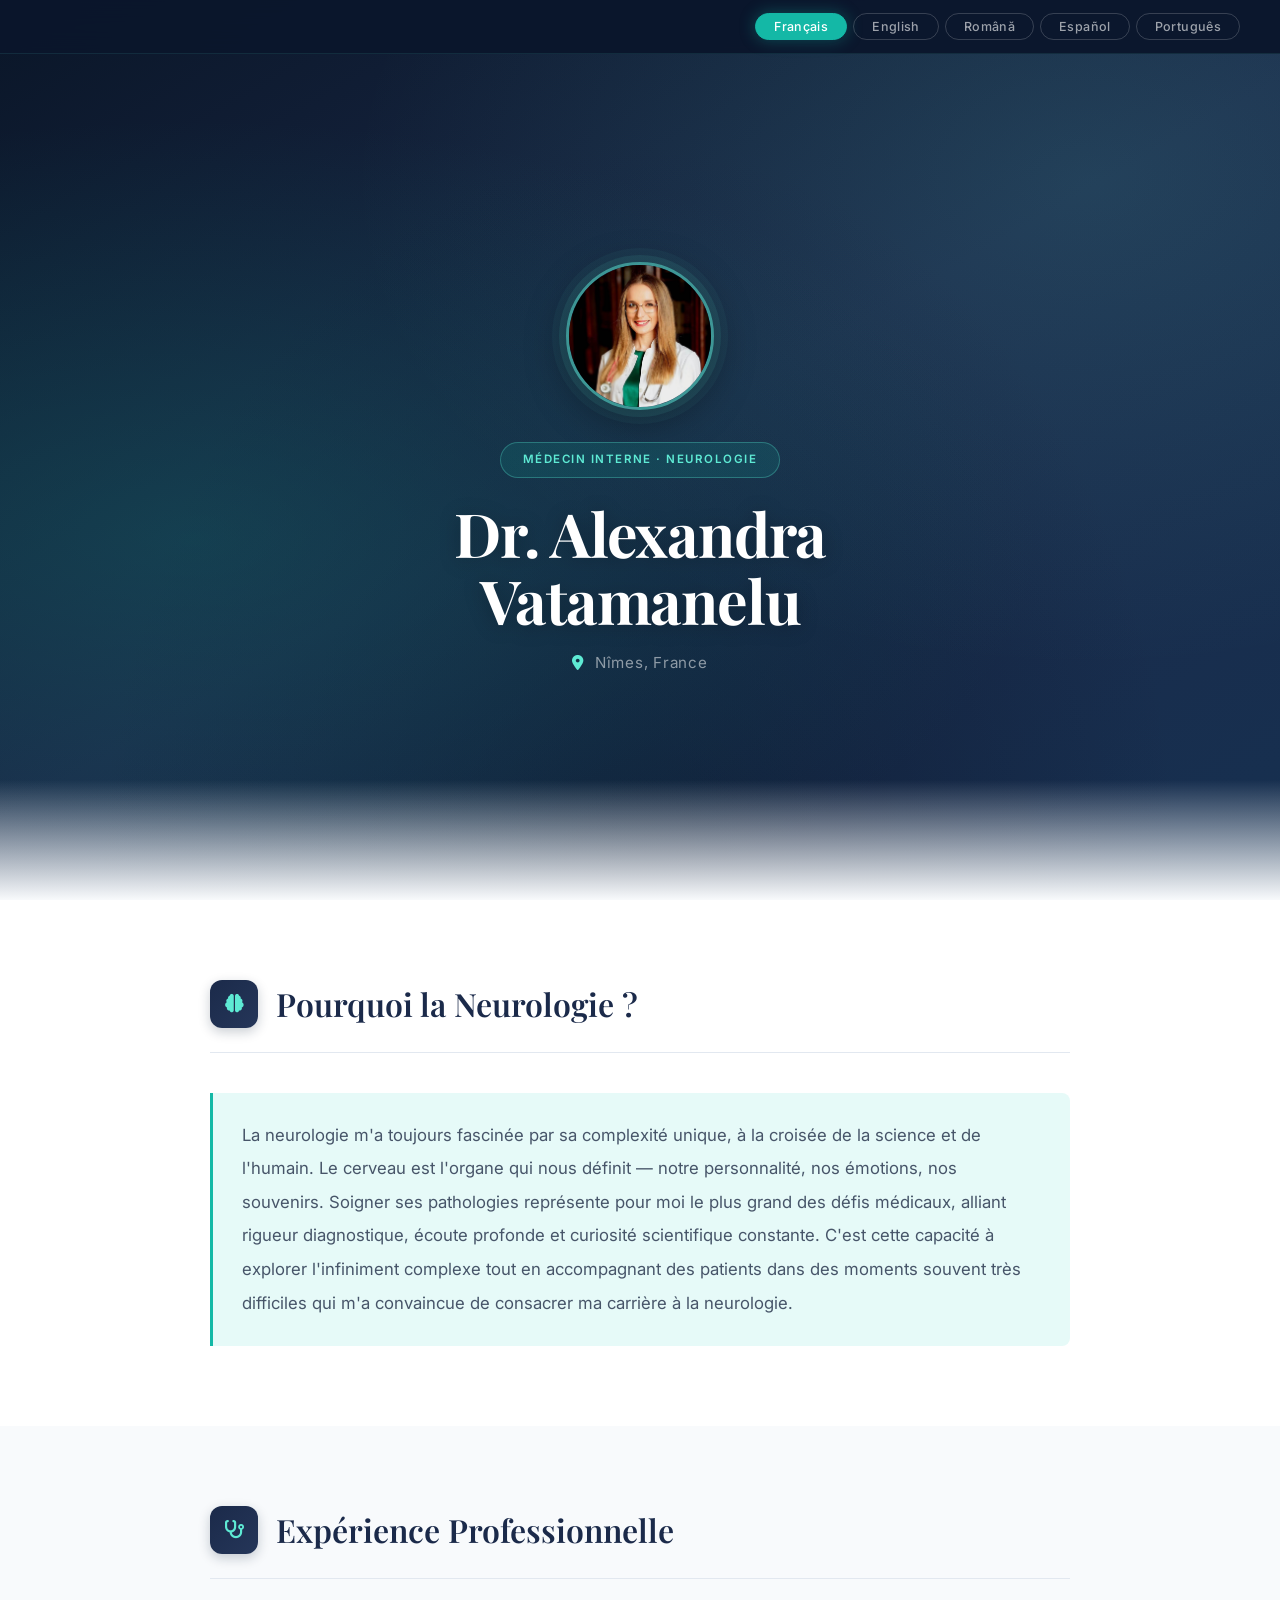
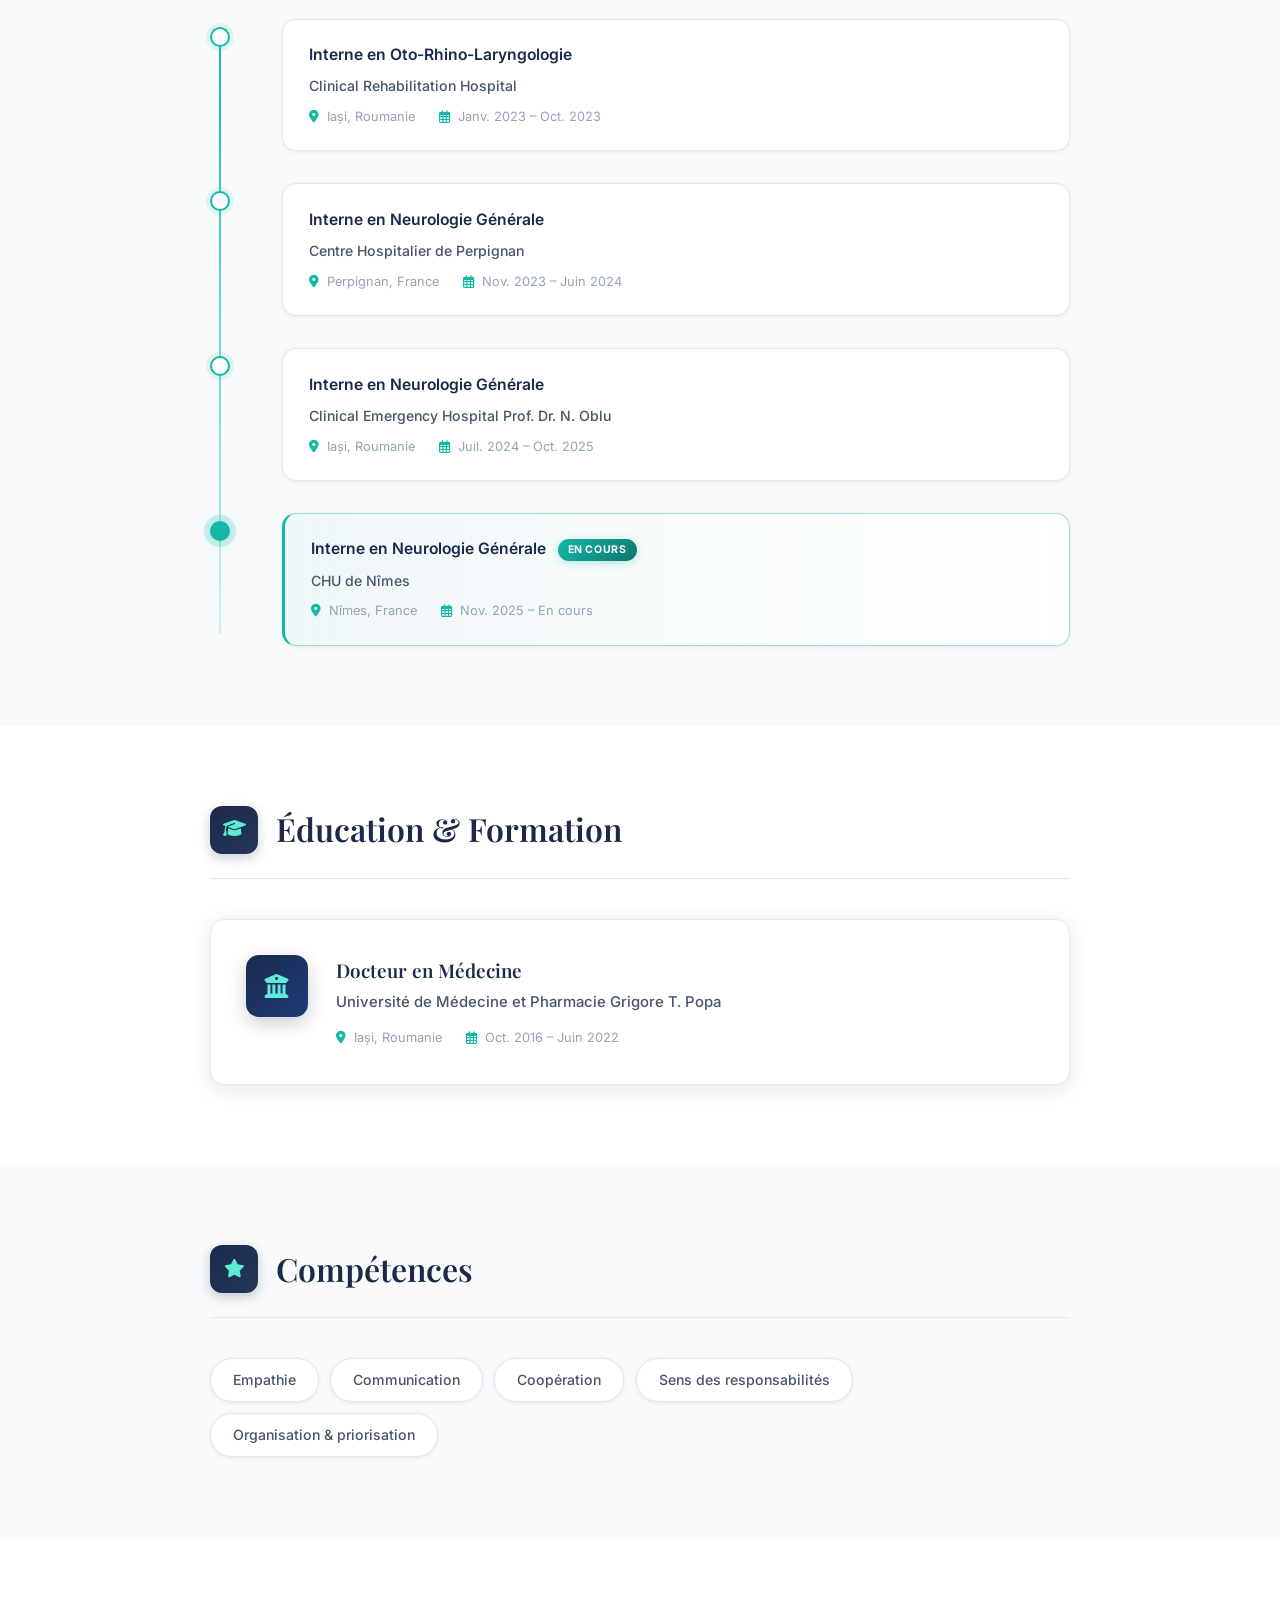
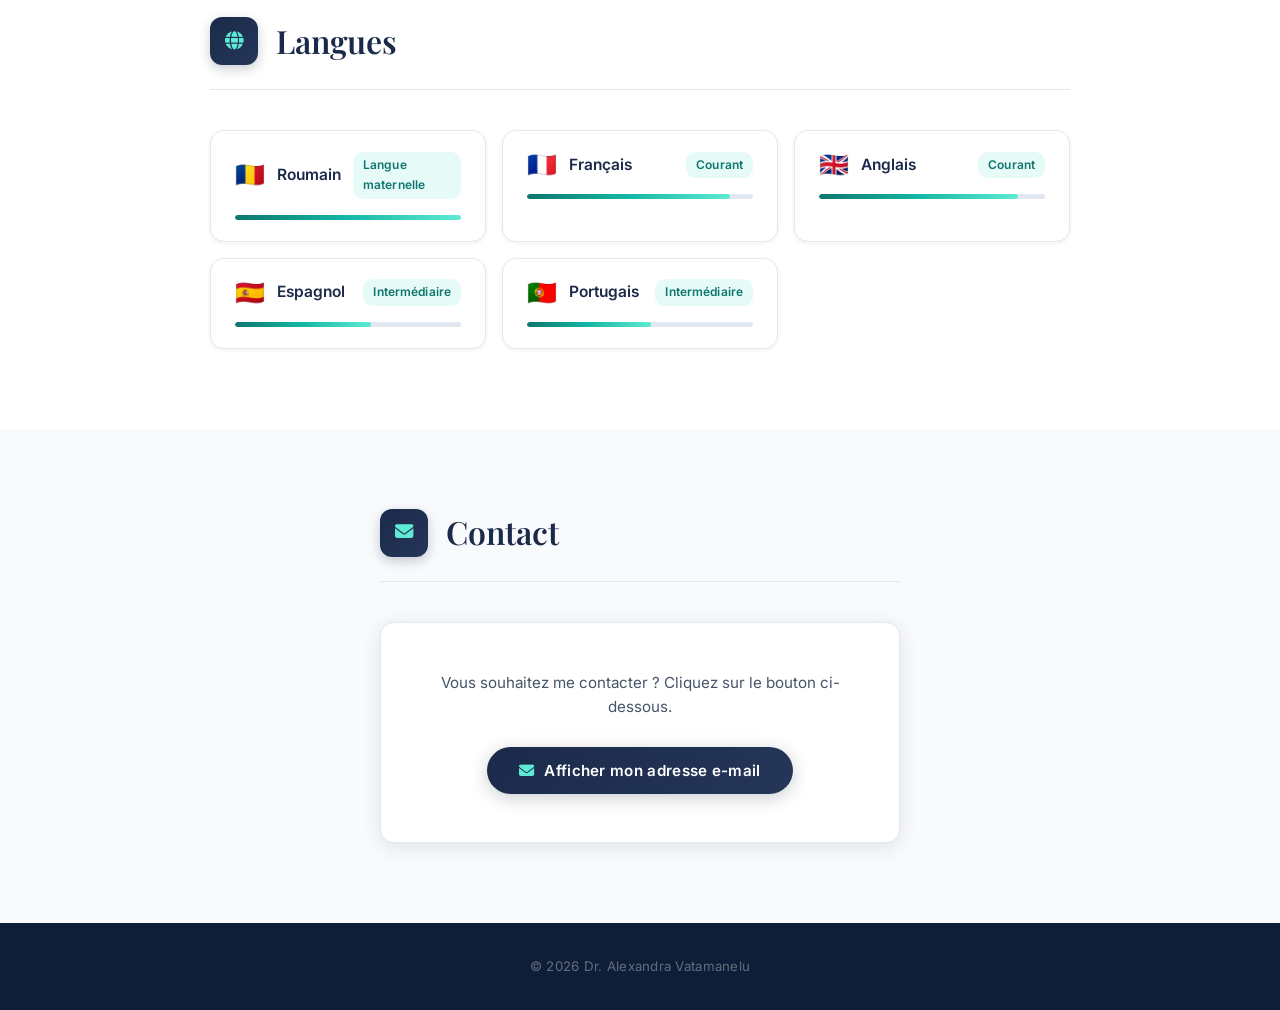
==== commit 48f1d7a4: "Rebuild contact section from scratch with 3-step email reveal Step 1: button → Step 2: Turnstile cap" ====
--- a/index.html
+++ b/index.html
@@ -3,7 +3,64 @@
 <head>
     <meta charset="UTF-8">
     <meta name="viewport" content="width=device-width, initial-scale=1.0">
-    <title>Dr. Alexandra Vatamanelu – Neurologue</title>
+    <title>Dr. Alexandra Vatamanelu – Neurologue | CHU de Nîmes</title>
+
+    <!-- SEO -->
+    <meta name="description" content="Dr. Alexandra Vatamanelu, médecin interne en neurologie au CHU de Nîmes. Diplômée de l'Université de Médecine Grigore T. Popa (Iași). Expérience en neurologie générale en France et en Roumanie.">
+    <meta name="keywords" content="Alexandra Vatamanelu, neurologue, neurologie, CHU Nîmes, médecin interne, neurologie générale, Nîmes, Roumanie, médecin">
+    <meta name="author" content="Dr. Alexandra Vatamanelu">
+    <meta name="robots" content="index, follow">
+    <link rel="canonical" href="https://vatamanelu.com/">
+
+    <!-- Open Graph -->
+    <meta property="og:type" content="profile">
+    <meta property="og:url" content="https://vatamanelu.com/">
+    <meta property="og:title" content="Dr. Alexandra Vatamanelu – Neurologue | CHU de Nîmes">
+    <meta property="og:description" content="Médecin interne en neurologie au CHU de Nîmes. Expérience internationale en neurologie générale en France et en Roumanie.">
+    <meta property="og:image" content="https://vatamanelu.com/signal-2026-03-20-130747_002.jpeg">
+    <meta property="og:locale" content="fr_FR">
+    <meta property="og:locale:alternate" content="en_GB">
+    <meta property="og:locale:alternate" content="ro_RO">
+    <meta property="profile:first_name" content="Alexandra">
+    <meta property="profile:last_name" content="Vatamanelu">
+
+    <!-- Twitter Card -->
+    <meta name="twitter:card" content="summary">
+    <meta name="twitter:title" content="Dr. Alexandra Vatamanelu – Neurologue">
+    <meta name="twitter:description" content="Médecin interne en neurologie au CHU de Nîmes.">
+    <meta name="twitter:image" content="https://vatamanelu.com/signal-2026-03-20-130747_002.jpeg">
+
+    <!-- Structured Data -->
+    <script type="application/ld+json">
+    {
+      "@context": "https://schema.org",
+      "@type": "Physician",
+      "name": "Dr. Alexandra Vatamanelu",
+      "jobTitle": "Médecin Interne – Neurologie",
+      "worksFor": {
+        "@type": "Hospital",
+        "name": "CHU de Nîmes",
+        "address": {
+          "@type": "PostalAddress",
+          "addressLocality": "Nîmes",
+          "addressCountry": "FR"
+        }
+      },
+      "alumniOf": {
+        "@type": "EducationalOrganization",
+        "name": "Université de Médecine et Pharmacie Grigore T. Popa",
+        "address": {
+          "@type": "PostalAddress",
+          "addressLocality": "Iași",
+          "addressCountry": "RO"
+        }
+      },
+      "url": "https://vatamanelu.com",
+      "image": "https://vatamanelu.com/signal-2026-03-20-130747_002.jpeg",
+      "knowsLanguage": ["fr", "en", "ro", "es", "pt"],
+      "medicalSpecialty": "Neurology"
+    }
+    </script>
     <link rel="preconnect" href="https://fonts.googleapis.com">
     <link rel="preconnect" href="https://fonts.gstatic.com" crossorigin>
     <link href="https://fonts.googleapis.com/css2?family=Playfair+Display:wght@400;500;600;700&family=Inter:wght@300;400;500;600&display=swap" rel="stylesheet">
@@ -111,19 +168,32 @@
                     <div class="section-icon"><i class="fas fa-envelope"></i></div>
                     <h2 data-i18n="contactTitle"></h2>
                 </div>
-                <div class="contact-box">
-                    <div id="reveal-btn-wrapper">
-                        <button class="reveal-btn" onclick="showCaptcha()" data-i18n="revealBtn"></button>
+                <div class="contact-card">
+
+                    <!-- Step 1: button -->
+                    <div id="step-btn">
+                        <p class="contact-desc" data-i18n="contactDesc"></p>
+                        <button class="email-btn" onclick="showCaptcha()">
+                            <i class="fas fa-envelope"></i>
+                            <span data-i18n="revealBtn"></span>
+                        </button>
                     </div>
-                    <div id="captcha-wrapper" class="hidden">
-                        <p class="contact-hint" data-i18n="contactHint"></p>
-                        <!-- Turnstile test sitekey – always passes. Swap for your real key in production. -->
+
+                    <!-- Step 2: captcha -->
+                    <div id="step-captcha" class="hidden">
+                        <p class="contact-desc" data-i18n="contactHint"></p>
                         <div class="cf-turnstile"
                              data-sitekey="1x00000000000000000000AA"
                              data-callback="onCaptchaDone"
                              data-theme="light"></div>
                     </div>
-                    <div id="email-reveal" class="email-reveal hidden"></div>
+
+                    <!-- Step 3: email -->
+                    <div id="step-email" class="hidden">
+                        <i class="fas fa-envelope-open-text email-icon"></i>
+                        <a id="email-link" href="#" class="email-address"></a>
+                    </div>
+
                 </div>
             </div>
         </section>
@@ -147,6 +217,7 @@
         skillsTitle: "Compétences",
         langsTitle:  "Langues",
         contactTitle:"Contact",
+        contactDesc: "Vous souhaitez me contacter ? Cliquez sur le bouton ci-dessous.",
         contactHint: "Vérifiez que vous n'êtes pas un robot pour afficher mon adresse e-mail.",
         revealBtn:   "Afficher mon adresse e-mail",
         currentLabel:"En cours",
@@ -181,6 +252,7 @@
         skillsTitle: "Skills",
         langsTitle:  "Languages",
         contactTitle:"Contact",
+        contactDesc: "Want to get in touch? Click the button below.",
         contactHint: "Please verify you are not a robot to reveal my email address.",
         revealBtn:   "Show my email address",
         currentLabel:"Current",
@@ -215,6 +287,7 @@
         skillsTitle: "Competențe",
         langsTitle:  "Limbi Cunoscute",
         contactTitle:"Contact",
+        contactDesc: "Doriți să mă contactați? Faceți clic pe butonul de mai jos.",
         contactHint: "Verificați că nu sunteți un robot pentru a afișa adresa mea de e-mail.",
         revealBtn:   "Afișați adresa mea de e-mail",
         currentLabel:"În curs",
@@ -249,6 +322,7 @@
         skillsTitle: "Competencias",
         langsTitle:  "Idiomas",
         contactTitle:"Contacto",
+        contactDesc: "¿Desea ponerse en contacto? Haga clic en el botón de abajo.",
         contactHint: "Por favor, verifique que no es un robot para mostrar mi dirección de correo electrónico.",
         revealBtn:   "Mostrar mi dirección de correo electrónico",
         currentLabel:"En curso",
@@ -283,6 +357,7 @@
         skillsTitle: "Competências",
         langsTitle:  "Idiomas",
         contactTitle:"Contato",
+        contactDesc: "Deseja entrar em contacto? Clique no botão abaixo.",
         contactHint: "Por favor, verifique que não é um robô para revelar o meu endereço de e-mail.",
         revealBtn:   "Mostrar o meu endereço de e-mail",
         currentLabel:"Em curso",
@@ -382,24 +457,19 @@
     renderLanguages(lang);
 }
 
-// ── Show captcha after button click ───────────────────────────────────────────
+// ── Contact steps ─────────────────────────────────────────────────────────────
 function showCaptcha() {
-    document.getElementById('reveal-btn-wrapper').style.display = 'none';
-    document.getElementById('captcha-wrapper').classList.remove('hidden');
-}
-
-// ── Cloudflare Turnstile callback ─────────────────────────────────────────────
+    document.getElementById('step-btn').classList.add('hidden');
+    document.getElementById('step-captcha').classList.remove('hidden');
+}
+
 function onCaptchaDone() {
-    const u = ['d','r'].join('');
-    const d = ['v','a','t','a','m','a','n','e','l','u','.','c','o','m'].join('');
-    const email = u + '\u0040' + d;
-    const box = document.getElementById('email-reveal');
-    box.innerHTML = `
-        <i class="fas fa-envelope-open-text"></i>
-        <a href="mailto:${email}" class="email-link">${email}</a>
-    `;
-    document.getElementById('captcha-wrapper').style.display = 'none';
-    box.classList.remove('hidden');
+    const email = ['dr', 'vatamanelu.com'].join('\u0040');
+    const link = document.getElementById('email-link');
+    link.href = 'mailto:' + email;
+    link.textContent = email;
+    document.getElementById('step-captcha').classList.add('hidden');
+    document.getElementById('step-email').classList.remove('hidden');
 }
 
 // ── Init ──────────────────────────────────────────────────────────────────────
--- a/style.css
+++ b/style.css
@@ -420,28 +420,32 @@
 }
 
 /* ── Contact ─────────────────────────────────────────────────────────────── */
-.contact-inner { max-width: 560px; }
-
-.contact-box {
+.contact-inner { max-width: 520px; }
+
+.contact-card {
     background: var(--white);
     border: 1px solid var(--border);
     border-radius: var(--radius);
     padding: 3rem 2.5rem;
     box-shadow: var(--shadow);
     text-align: center;
-}
-.contact-hint {
+    min-height: 180px;
+    display: flex;
+    align-items: center;
+    justify-content: center;
+}
+
+.contact-desc {
     color: var(--text-light);
     font-size: 0.95rem;
     margin-bottom: 1.75rem;
     line-height: 1.6;
 }
-.cf-turnstile { display: flex; justify-content: center; }
-
-.reveal-btn {
+
+.email-btn {
     display: inline-flex;
     align-items: center;
-    gap: 0.5rem;
+    gap: 0.6rem;
     background: linear-gradient(135deg, var(--navy), var(--navy-light));
     color: #fff;
     border: none;
@@ -455,35 +459,36 @@
     transition: all 0.2s ease;
     letter-spacing: 0.02em;
 }
-.reveal-btn::before {
-    content: '\f0e0';
-    font-family: 'Font Awesome 6 Free';
-    font-weight: 900;
-    font-size: 0.9rem;
-    color: var(--teal-mid);
-}
-.reveal-btn:hover {
+.email-btn i { color: var(--teal-mid); }
+.email-btn:hover {
     transform: translateY(-2px);
     box-shadow: 0 8px 24px rgba(15, 30, 56, 0.32);
     background: linear-gradient(135deg, var(--navy-light), var(--teal));
 }
 
-.email-reveal {
-    display: flex; flex-direction: column; align-items: center; gap: 1rem;
-    padding: 0.75rem;
-    animation: fadeUp 0.45s cubic-bezier(0.4, 0, 0.2, 1);
-}
-.email-reveal > i { font-size: 2.4rem; color: var(--accent); }
-
-.email-link {
-    font-size: 1.2rem; font-weight: 600;
+.cf-turnstile { display: flex; justify-content: center; }
+
+#step-captcha .contact-desc { margin-bottom: 1.5rem; }
+
+#step-email {
+    display: flex;
+    flex-direction: column;
+    align-items: center;
+    gap: 1rem;
+    animation: fadeUp 0.4s cubic-bezier(0.4, 0, 0.2, 1);
+}
+.email-icon { font-size: 2.4rem; color: var(--accent); }
+
+.email-address {
+    font-size: 1.2rem;
+    font-weight: 600;
     color: var(--navy);
     text-decoration: none;
     border-bottom: 2px solid var(--accent);
     padding-bottom: 2px;
     transition: color 0.2s ease;
 }
-.email-link:hover { color: var(--accent); }
+.email-address:hover { color: var(--accent); }
 
 .hidden { display: none !important; }
 
@@ -508,7 +513,7 @@
     .hero-content     { padding: 3rem 1.25rem 4rem; }
     .edu-inner        { flex-direction: column; gap: 1.25rem; }
     .tl-meta          { gap: 0.6rem; }
-    .contact-box      { padding: 2rem 1.25rem; }
+    .contact-card     { padding: 2rem 1.25rem; }
     .lang-bar         { padding: 0 1rem; justify-content: center; }
     .lang-btn         { padding: 5px 12px; font-size: 12px; }
     .section-header   { gap: 0.8rem; }
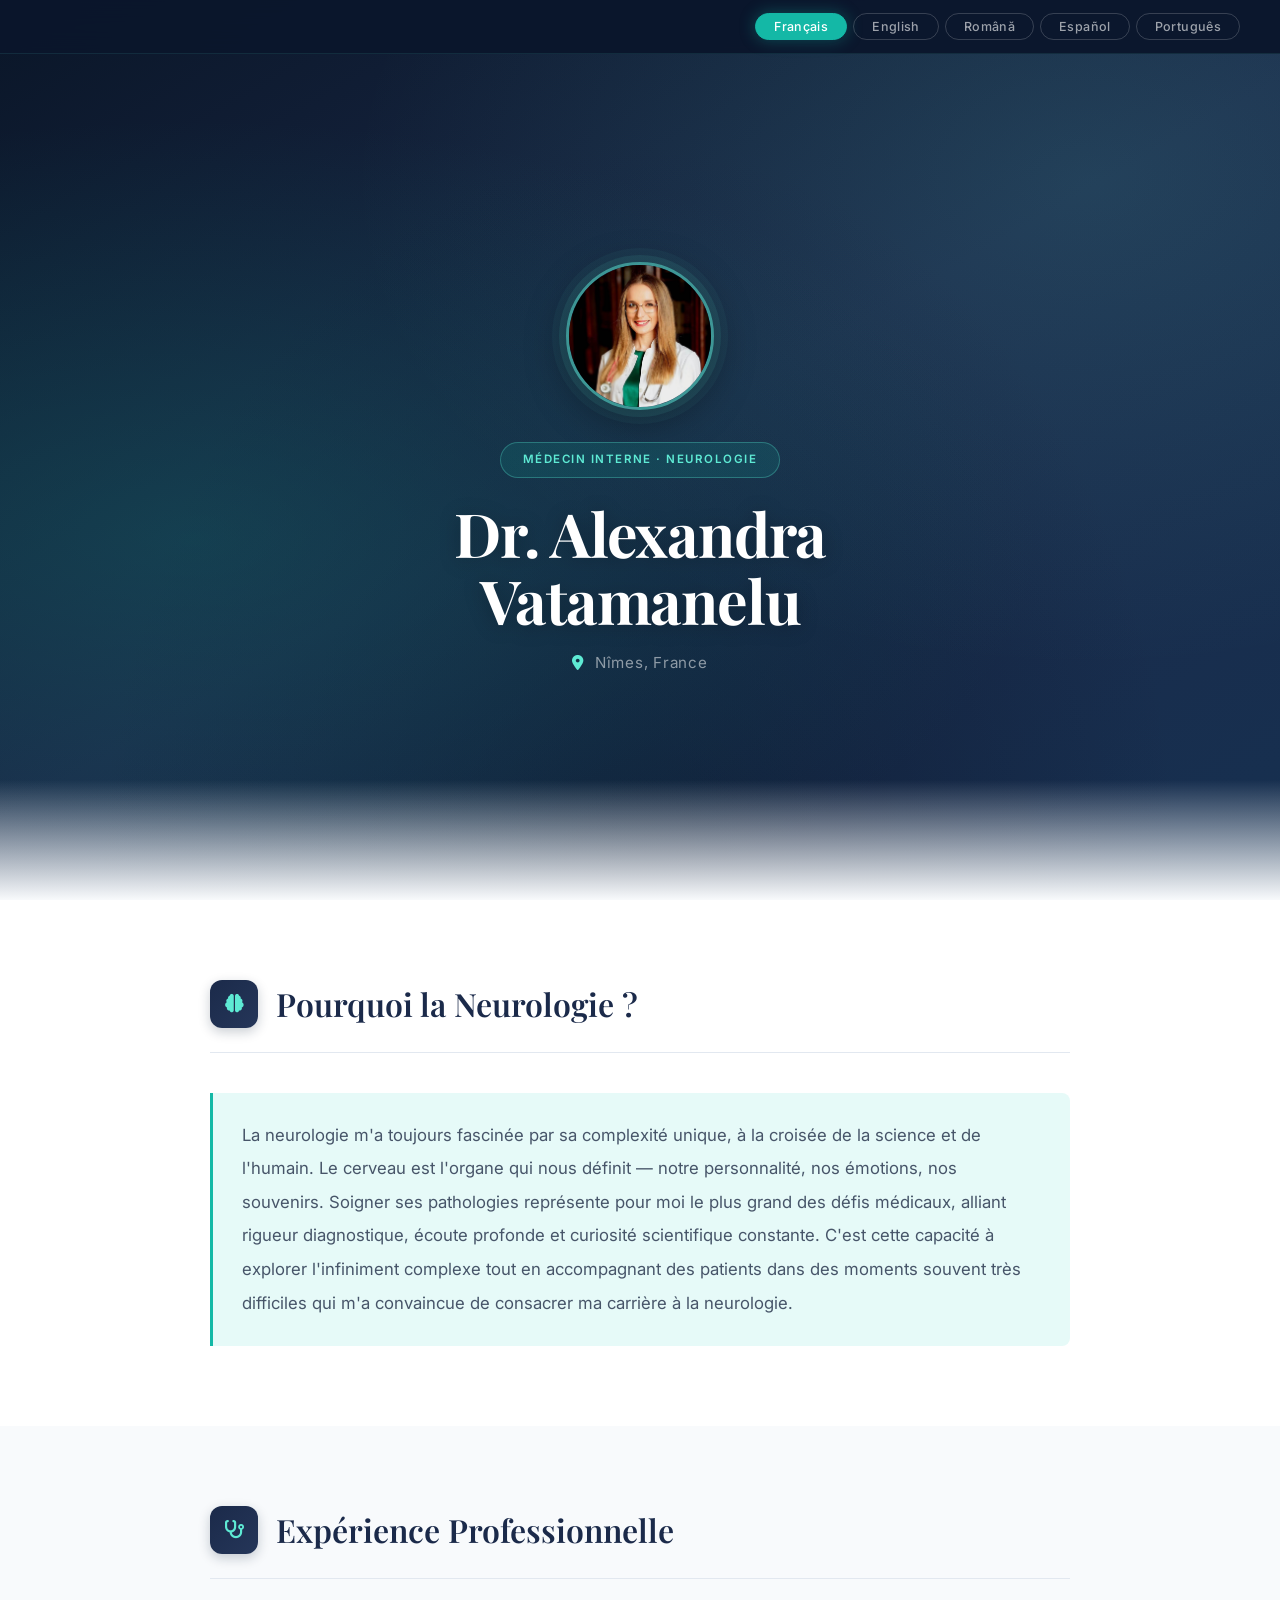
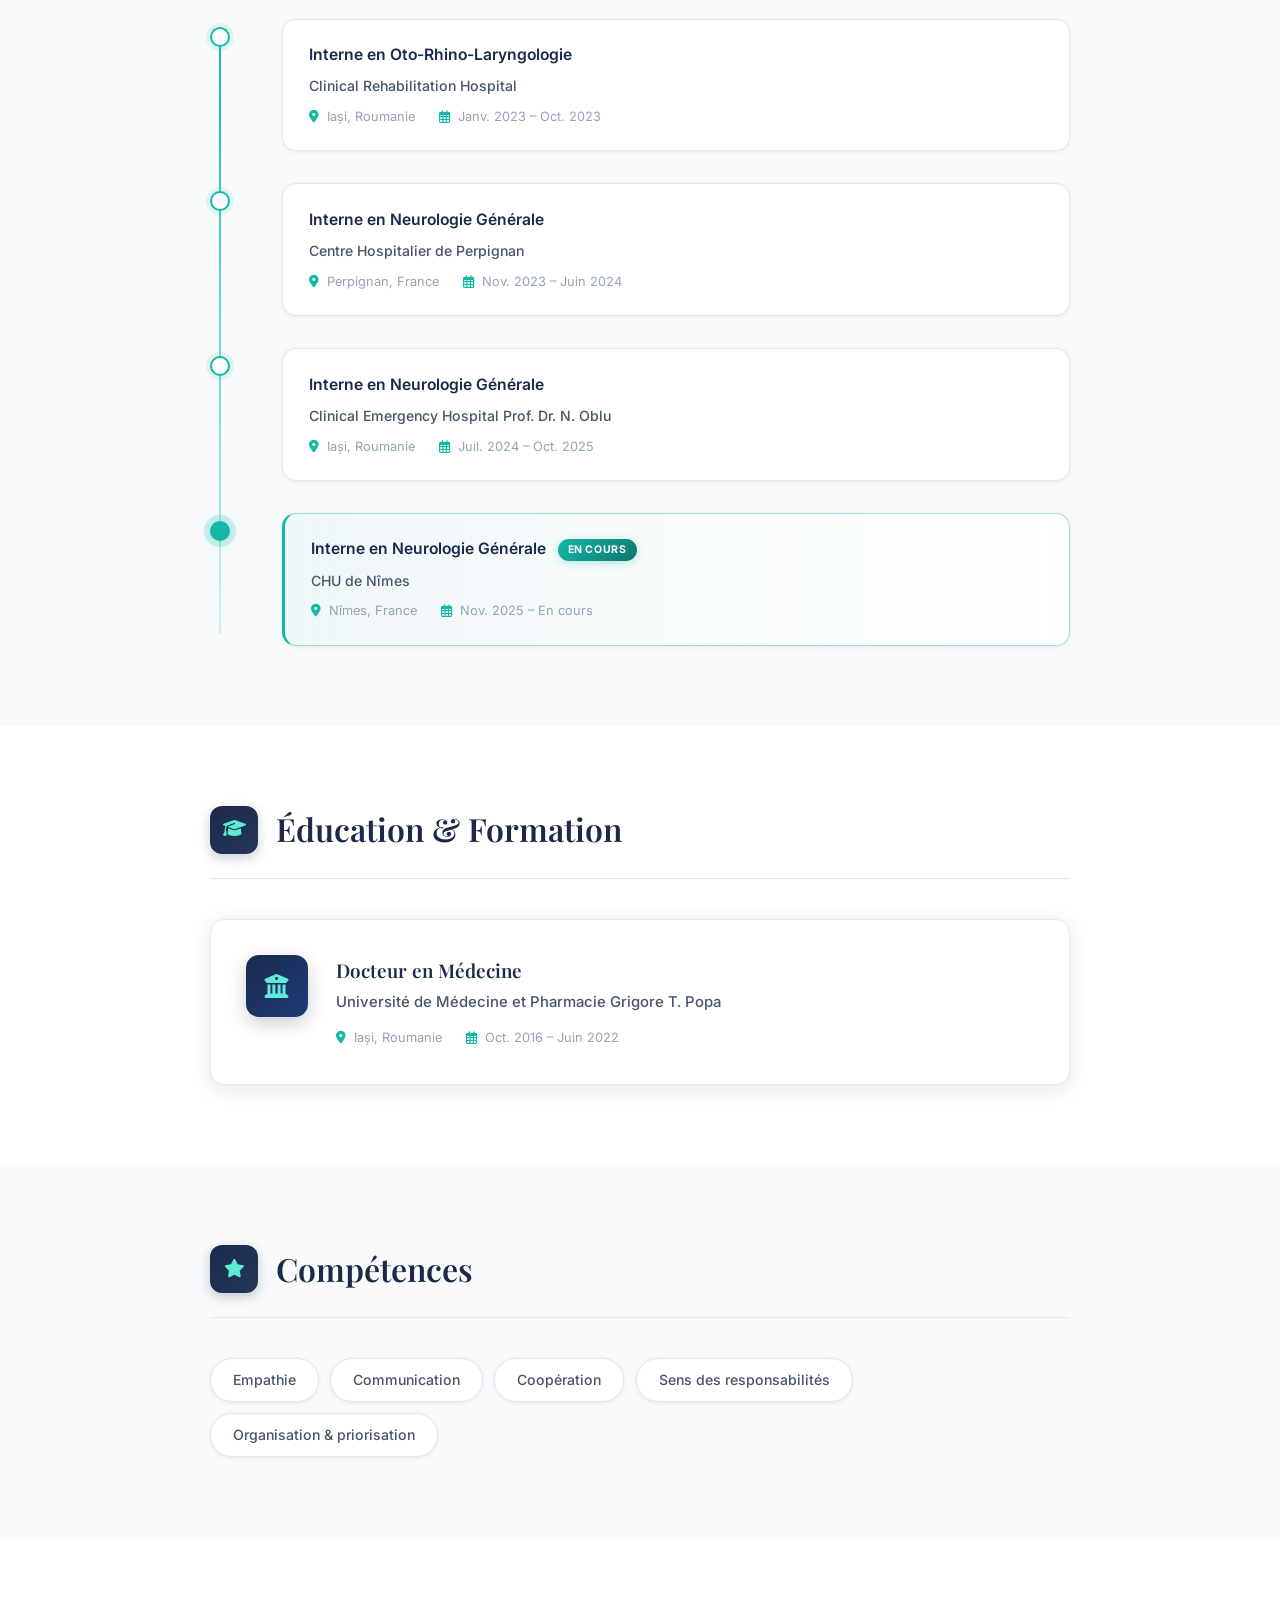
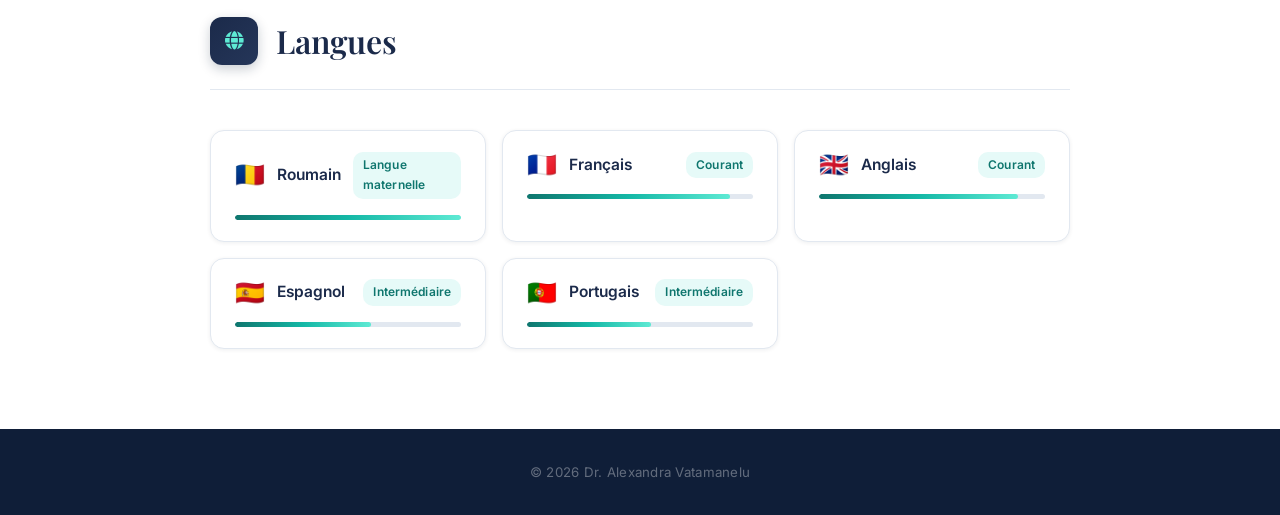
==== commit 3a16dfcd: "Remove contact/email section entirely https://claude.ai/code/session_01Kui6GxhEzmzHkB7yEmUaJt" ====
--- a/index.html
+++ b/index.html
@@ -68,9 +68,6 @@
     <meta name="google-site-verification" content="Tqdt-XYcSa7wCxEGTxL6QIADLpYAfdwtKwiLC599f28" />
     <link rel="icon" type="image/svg+xml" href="favicon.svg">
     <link rel="stylesheet" href="style.css">
-    <!-- Cloudflare Turnstile – test key (always passes). Register your domain at
-         https://dash.cloudflare.com/?to=/:account/turnstile and replace the sitekey. -->
-    <script src="https://challenges.cloudflare.com/turnstile/v0/api.js" async defer></script>
 </head>
 <body>
 
@@ -158,43 +155,6 @@
                     <h2 data-i18n="langsTitle"></h2>
                 </div>
                 <div class="langs-grid" id="langs-grid"></div>
-            </div>
-        </section>
-
-        <!-- ── Contact ───────────────────────────────────────────────────── -->
-        <section class="section alt-section" id="contact">
-            <div class="section-inner contact-inner">
-                <div class="section-header">
-                    <div class="section-icon"><i class="fas fa-envelope"></i></div>
-                    <h2 data-i18n="contactTitle"></h2>
-                </div>
-                <div class="contact-card">
-
-                    <!-- Step 1: button -->
-                    <div id="step-btn">
-                        <p class="contact-desc" data-i18n="contactDesc"></p>
-                        <button class="email-btn" onclick="showCaptcha()">
-                            <i class="fas fa-envelope"></i>
-                            <span data-i18n="revealBtn"></span>
-                        </button>
-                    </div>
-
-                    <!-- Step 2: captcha -->
-                    <div id="step-captcha" class="hidden">
-                        <p class="contact-desc" data-i18n="contactHint"></p>
-                        <div class="cf-turnstile"
-                             data-sitekey="1x00000000000000000000AA"
-                             data-callback="onCaptchaDone"
-                             data-theme="light"></div>
-                    </div>
-
-                    <!-- Step 3: email -->
-                    <div id="step-email" class="hidden">
-                        <i class="fas fa-envelope-open-text email-icon"></i>
-                        <a id="email-link" href="#" class="email-address"></a>
-                    </div>
-
-                </div>
             </div>
         </section>
 
@@ -216,10 +176,6 @@
         eduTitle:    "Éducation & Formation",
         skillsTitle: "Compétences",
         langsTitle:  "Langues",
-        contactTitle:"Contact",
-        contactDesc: "Vous souhaitez me contacter ? Cliquez sur le bouton ci-dessous.",
-        contactHint: "Vérifiez que vous n'êtes pas un robot pour afficher mon adresse e-mail.",
-        revealBtn:   "Afficher mon adresse e-mail",
         currentLabel:"En cours",
         experience: [
             { title: "Interne en Oto-Rhino-Laryngologie",  institution: "Clinical Rehabilitation Hospital",                         location: "Iași, Roumanie", period: "Janv. 2023 – Oct. 2023",  current: false },
@@ -251,10 +207,6 @@
         eduTitle:    "Education & Training",
         skillsTitle: "Skills",
         langsTitle:  "Languages",
-        contactTitle:"Contact",
-        contactDesc: "Want to get in touch? Click the button below.",
-        contactHint: "Please verify you are not a robot to reveal my email address.",
-        revealBtn:   "Show my email address",
         currentLabel:"Current",
         experience: [
             { title: "Intern in Otorhinolaryngology",  institution: "Clinical Rehabilitation Hospital",                  location: "Iași, Romania",    period: "Jan. 2023 – Oct. 2023",  current: false },
@@ -286,10 +238,6 @@
         eduTitle:    "Educație & Formare",
         skillsTitle: "Competențe",
         langsTitle:  "Limbi Cunoscute",
-        contactTitle:"Contact",
-        contactDesc: "Doriți să mă contactați? Faceți clic pe butonul de mai jos.",
-        contactHint: "Verificați că nu sunteți un robot pentru a afișa adresa mea de e-mail.",
-        revealBtn:   "Afișați adresa mea de e-mail",
         currentLabel:"În curs",
         experience: [
             { title: "Rezident în Oto-Rino-Laringologie", institution: "Spitalul Clinic de Recuperare",                            location: "Iași, România", period: "Ian. 2023 – Oct. 2023",  current: false },
@@ -321,10 +269,6 @@
         eduTitle:    "Educación & Formación",
         skillsTitle: "Competencias",
         langsTitle:  "Idiomas",
-        contactTitle:"Contacto",
-        contactDesc: "¿Desea ponerse en contacto? Haga clic en el botón de abajo.",
-        contactHint: "Por favor, verifique que no es un robot para mostrar mi dirección de correo electrónico.",
-        revealBtn:   "Mostrar mi dirección de correo electrónico",
         currentLabel:"En curso",
         experience: [
             { title: "Residente en Otorrinolaringología", institution: "Hospital Clínico de Rehabilitación",                       location: "Iași, Rumanía", period: "Ene. 2023 – Oct. 2023",  current: false },
@@ -356,10 +300,6 @@
         eduTitle:    "Educação & Formação",
         skillsTitle: "Competências",
         langsTitle:  "Idiomas",
-        contactTitle:"Contato",
-        contactDesc: "Deseja entrar em contacto? Clique no botão abaixo.",
-        contactHint: "Por favor, verifique que não é um robô para revelar o meu endereço de e-mail.",
-        revealBtn:   "Mostrar o meu endereço de e-mail",
         currentLabel:"Em curso",
         experience: [
             { title: "Interna em Otorrinolaringologia", institution: "Hospital Clínico de Reabilitação",                          location: "Iași, Roménia",    period: "Jan. 2023 – Out. 2023",  current: false },
@@ -457,21 +397,6 @@
     renderLanguages(lang);
 }
 
-// ── Contact steps ─────────────────────────────────────────────────────────────
-function showCaptcha() {
-    document.getElementById('step-btn').classList.add('hidden');
-    document.getElementById('step-captcha').classList.remove('hidden');
-}
-
-function onCaptchaDone() {
-    const email = ['dr', 'vatamanelu.com'].join('\u0040');
-    const link = document.getElementById('email-link');
-    link.href = 'mailto:' + email;
-    link.textContent = email;
-    document.getElementById('step-captcha').classList.add('hidden');
-    document.getElementById('step-email').classList.remove('hidden');
-}
-
 // ── Init ──────────────────────────────────────────────────────────────────────
 setLang('fr');
 </script>
--- a/style.css
+++ b/style.css
@@ -419,76 +419,6 @@
     transition: width 1s cubic-bezier(0.4, 0, 0.2, 1);
 }
 
-/* ── Contact ─────────────────────────────────────────────────────────────── */
-.contact-inner { max-width: 520px; }
-
-.contact-card {
-    background: var(--white);
-    border: 1px solid var(--border);
-    border-radius: var(--radius);
-    padding: 3rem 2.5rem;
-    box-shadow: var(--shadow);
-    text-align: center;
-    min-height: 180px;
-    display: flex;
-    align-items: center;
-    justify-content: center;
-}
-
-.contact-desc {
-    color: var(--text-light);
-    font-size: 0.95rem;
-    margin-bottom: 1.75rem;
-    line-height: 1.6;
-}
-
-.email-btn {
-    display: inline-flex;
-    align-items: center;
-    gap: 0.6rem;
-    background: linear-gradient(135deg, var(--navy), var(--navy-light));
-    color: #fff;
-    border: none;
-    padding: 14px 32px;
-    border-radius: 30px;
-    font-family: var(--font-sans);
-    font-size: 0.95rem;
-    font-weight: 600;
-    cursor: pointer;
-    box-shadow: 0 4px 18px rgba(15, 30, 56, 0.22);
-    transition: all 0.2s ease;
-    letter-spacing: 0.02em;
-}
-.email-btn i { color: var(--teal-mid); }
-.email-btn:hover {
-    transform: translateY(-2px);
-    box-shadow: 0 8px 24px rgba(15, 30, 56, 0.32);
-    background: linear-gradient(135deg, var(--navy-light), var(--teal));
-}
-
-.cf-turnstile { display: flex; justify-content: center; }
-
-#step-captcha .contact-desc { margin-bottom: 1.5rem; }
-
-#step-email {
-    display: flex;
-    flex-direction: column;
-    align-items: center;
-    gap: 1rem;
-    animation: fadeUp 0.4s cubic-bezier(0.4, 0, 0.2, 1);
-}
-.email-icon { font-size: 2.4rem; color: var(--accent); }
-
-.email-address {
-    font-size: 1.2rem;
-    font-weight: 600;
-    color: var(--navy);
-    text-decoration: none;
-    border-bottom: 2px solid var(--accent);
-    padding-bottom: 2px;
-    transition: color 0.2s ease;
-}
-.email-address:hover { color: var(--accent); }
 
 .hidden { display: none !important; }
 
@@ -513,7 +443,6 @@
     .hero-content     { padding: 3rem 1.25rem 4rem; }
     .edu-inner        { flex-direction: column; gap: 1.25rem; }
     .tl-meta          { gap: 0.6rem; }
-    .contact-card     { padding: 2rem 1.25rem; }
     .lang-bar         { padding: 0 1rem; justify-content: center; }
     .lang-btn         { padding: 5px 12px; font-size: 12px; }
     .section-header   { gap: 0.8rem; }
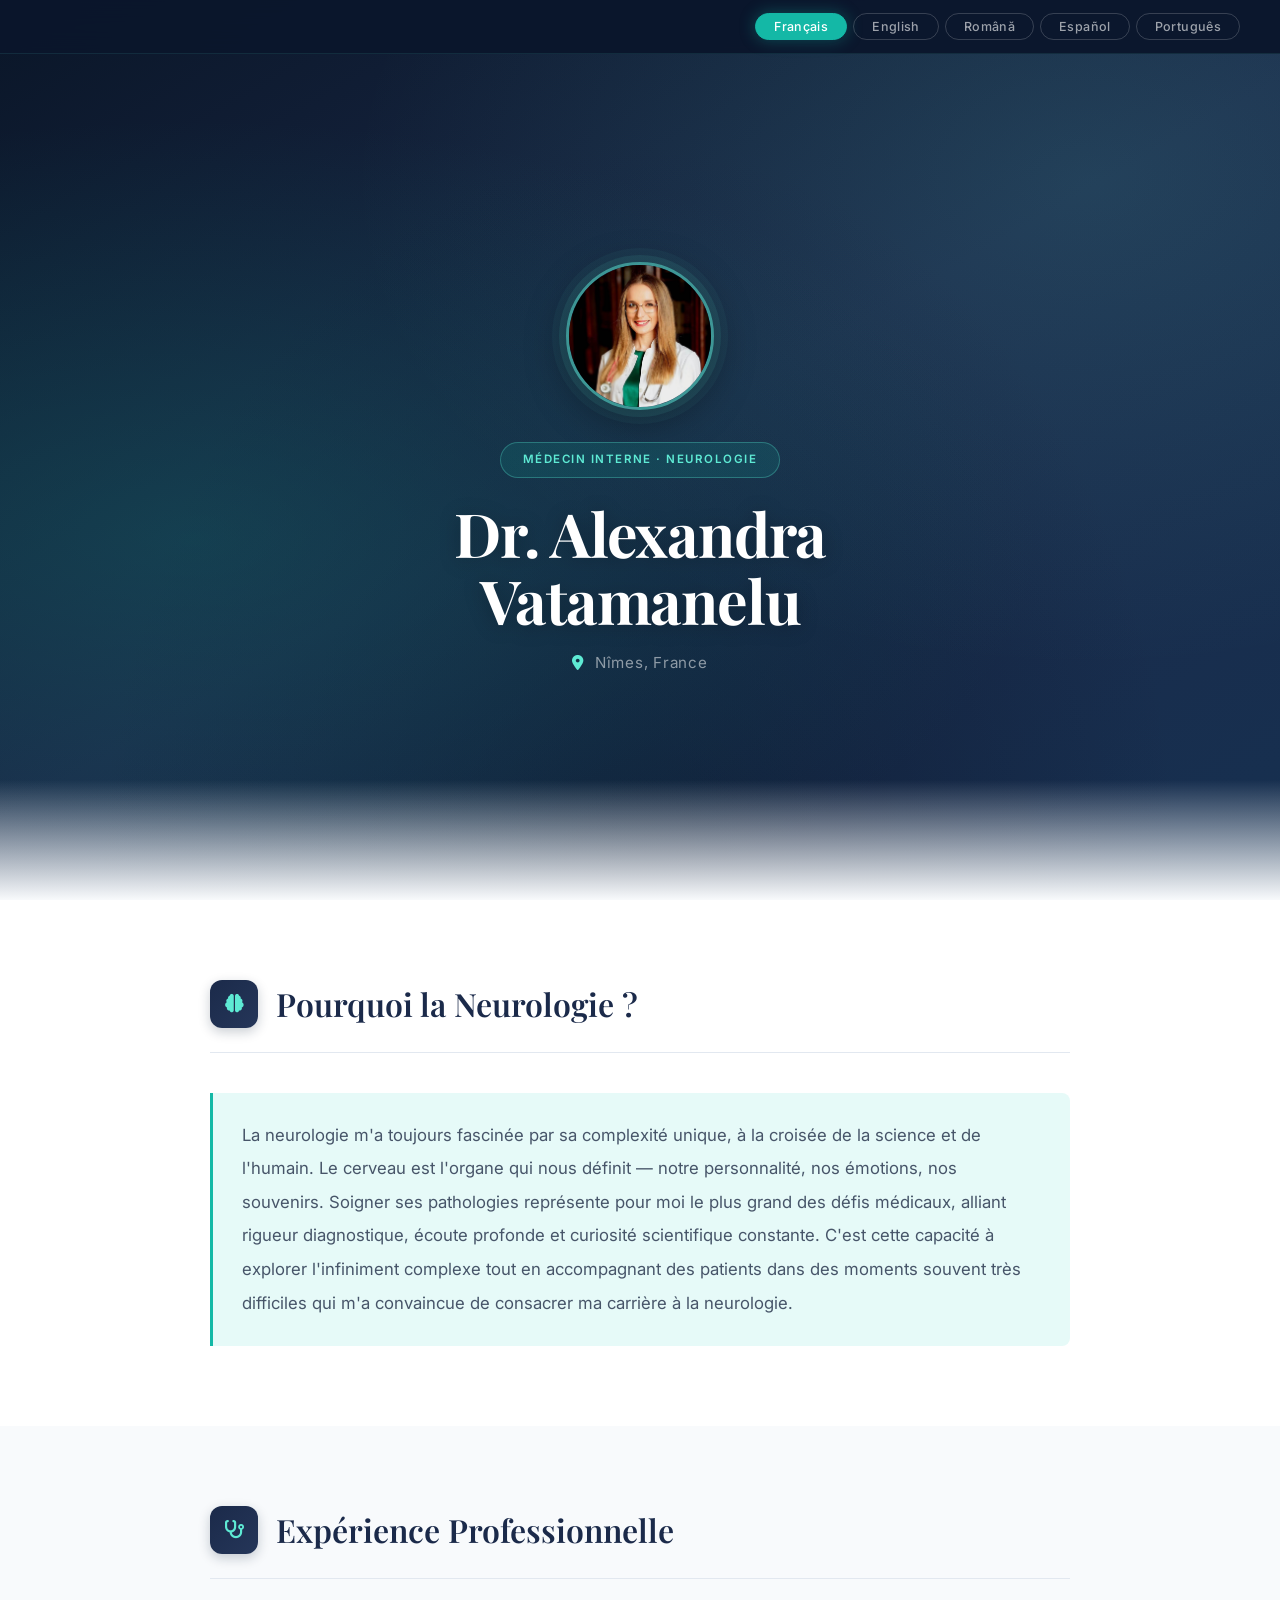
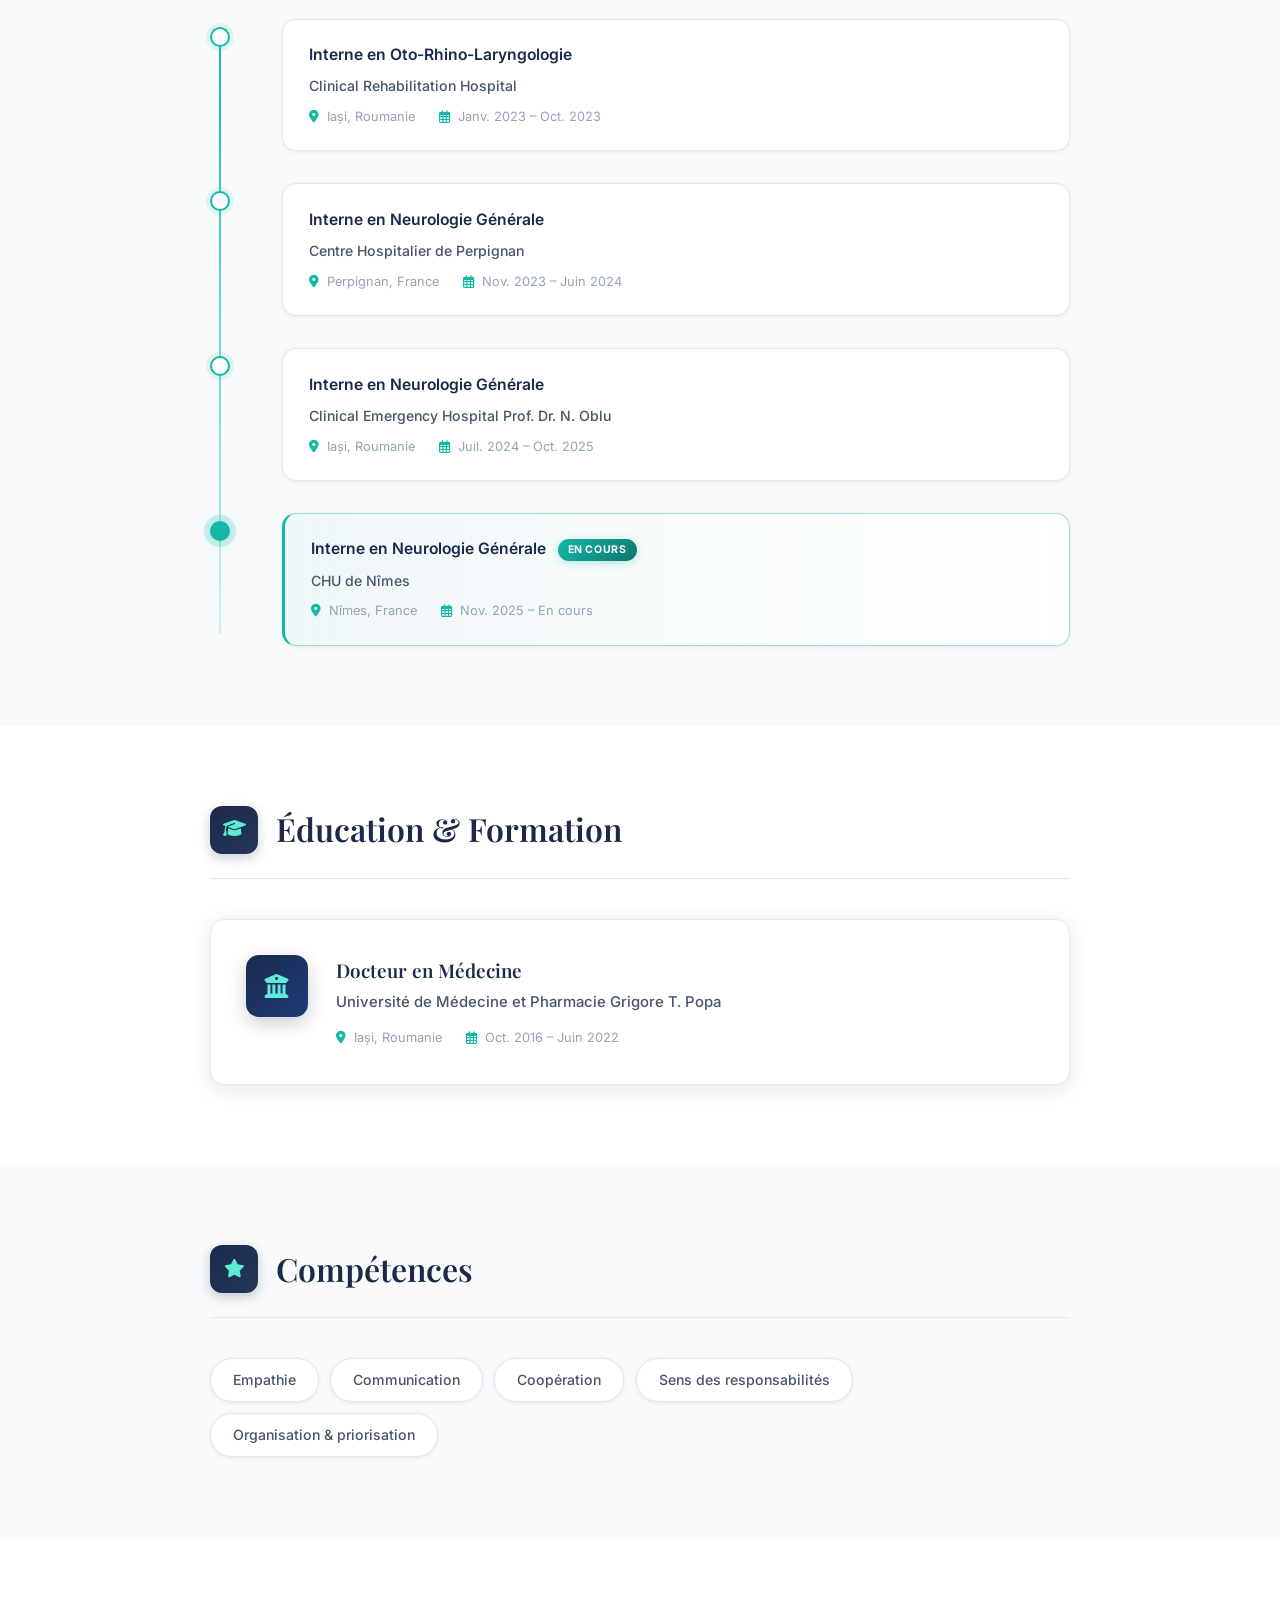
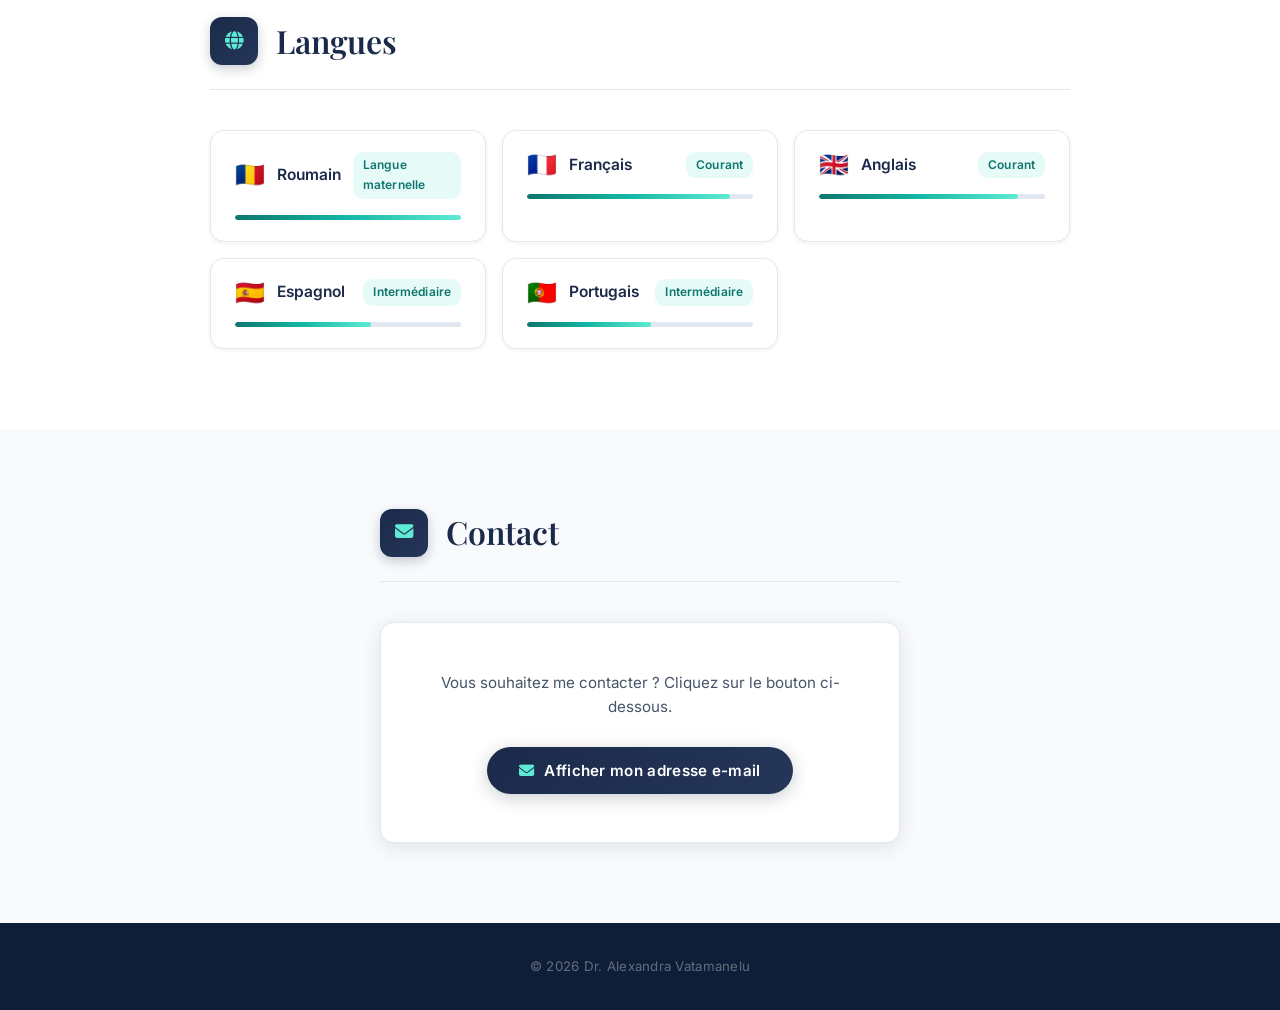
==== commit 6b316d65: "Add contact section with Google reCAPTCHA v2 Shows email dr@vatamanelu.com after passing the captcha" ====
--- a/index.html
+++ b/index.html
@@ -158,7 +158,46 @@
             </div>
         </section>
 
+        <!-- ── Contact ───────────────────────────────────────────────────── -->
+        <section class="section alt-section" id="contact">
+            <div class="section-inner contact-inner">
+                <div class="section-header">
+                    <div class="section-icon"><i class="fas fa-envelope"></i></div>
+                    <h2 data-i18n="contactTitle"></h2>
+                </div>
+                <div class="contact-card">
+
+                    <!-- Step 1: button -->
+                    <div id="step-btn">
+                        <p class="contact-desc" data-i18n="contactDesc"></p>
+                        <button class="email-btn" onclick="showCaptcha()">
+                            <i class="fas fa-envelope"></i>
+                            <span data-i18n="revealBtn"></span>
+                        </button>
+                    </div>
+
+                    <!-- Step 2: reCAPTCHA -->
+                    <div id="step-captcha" class="hidden">
+                        <p class="contact-desc" data-i18n="contactHint"></p>
+                        <div class="g-recaptcha"
+                             data-sitekey="6LeIxAcTAAAAAJcZVRqyHh71UMIEGNQ_MXjiZKhI"
+                             data-callback="onCaptchaDone"
+                             data-theme="light"></div>
+                    </div>
+
+                    <!-- Step 3: email -->
+                    <div id="step-email" class="hidden">
+                        <i class="fas fa-envelope-open-text email-icon"></i>
+                        <a href="mailto:dr@vatamanelu.com" class="email-address">dr@vatamanelu.com</a>
+                    </div>
+
+                </div>
+            </div>
+        </section>
+
     </main>
+
+    <script src="https://www.google.com/recaptcha/api.js" async defer></script>
 
     <footer class="footer">
         <p>© 2026 Dr. Alexandra Vatamanelu</p>
@@ -176,6 +215,10 @@
         eduTitle:    "Éducation & Formation",
         skillsTitle: "Compétences",
         langsTitle:  "Langues",
+        contactTitle:"Contact",
+        contactDesc: "Vous souhaitez me contacter ? Cliquez sur le bouton ci-dessous.",
+        contactHint: "Vérifiez que vous n'êtes pas un robot pour afficher mon adresse e-mail.",
+        revealBtn:   "Afficher mon adresse e-mail",
         currentLabel:"En cours",
         experience: [
             { title: "Interne en Oto-Rhino-Laryngologie",  institution: "Clinical Rehabilitation Hospital",                         location: "Iași, Roumanie", period: "Janv. 2023 – Oct. 2023",  current: false },
@@ -207,6 +250,10 @@
         eduTitle:    "Education & Training",
         skillsTitle: "Skills",
         langsTitle:  "Languages",
+        contactTitle:"Contact",
+        contactDesc: "Want to get in touch? Click the button below.",
+        contactHint: "Please verify you are not a robot to reveal my email address.",
+        revealBtn:   "Show my email address",
         currentLabel:"Current",
         experience: [
             { title: "Intern in Otorhinolaryngology",  institution: "Clinical Rehabilitation Hospital",                  location: "Iași, Romania",    period: "Jan. 2023 – Oct. 2023",  current: false },
@@ -238,6 +285,10 @@
         eduTitle:    "Educație & Formare",
         skillsTitle: "Competențe",
         langsTitle:  "Limbi Cunoscute",
+        contactTitle:"Contact",
+        contactDesc: "Doriți să mă contactați? Faceți clic pe butonul de mai jos.",
+        contactHint: "Verificați că nu sunteți un robot pentru a afișa adresa mea de e-mail.",
+        revealBtn:   "Afișați adresa mea de e-mail",
         currentLabel:"În curs",
         experience: [
             { title: "Rezident în Oto-Rino-Laringologie", institution: "Spitalul Clinic de Recuperare",                            location: "Iași, România", period: "Ian. 2023 – Oct. 2023",  current: false },
@@ -269,6 +320,10 @@
         eduTitle:    "Educación & Formación",
         skillsTitle: "Competencias",
         langsTitle:  "Idiomas",
+        contactTitle:"Contacto",
+        contactDesc: "¿Desea ponerse en contacto? Haga clic en el botón de abajo.",
+        contactHint: "Por favor, verifique que no es un robot para mostrar mi dirección de correo electrónico.",
+        revealBtn:   "Mostrar mi dirección de correo electrónico",
         currentLabel:"En curso",
         experience: [
             { title: "Residente en Otorrinolaringología", institution: "Hospital Clínico de Rehabilitación",                       location: "Iași, Rumanía", period: "Ene. 2023 – Oct. 2023",  current: false },
@@ -300,6 +355,10 @@
         eduTitle:    "Educação & Formação",
         skillsTitle: "Competências",
         langsTitle:  "Idiomas",
+        contactTitle:"Contato",
+        contactDesc: "Deseja entrar em contacto? Clique no botão abaixo.",
+        contactHint: "Por favor, verifique que não é um robô para revelar o meu endereço de e-mail.",
+        revealBtn:   "Mostrar o meu endereço de e-mail",
         currentLabel:"Em curso",
         experience: [
             { title: "Interna em Otorrinolaringologia", institution: "Hospital Clínico de Reabilitação",                          location: "Iași, Roménia",    period: "Jan. 2023 – Out. 2023",  current: false },
@@ -397,6 +456,17 @@
     renderLanguages(lang);
 }
 
+// ── Contact steps ─────────────────────────────────────────────────────────────
+function showCaptcha() {
+    document.getElementById('step-btn').classList.add('hidden');
+    document.getElementById('step-captcha').classList.remove('hidden');
+}
+
+function onCaptchaDone() {
+    document.getElementById('step-captcha').classList.add('hidden');
+    document.getElementById('step-email').classList.remove('hidden');
+}
+
 // ── Init ──────────────────────────────────────────────────────────────────────
 setLang('fr');
 </script>
--- a/style.css
+++ b/style.css
@@ -427,6 +427,76 @@
     to   { opacity: 1; transform: translateY(0); }
 }
 
+/* ── Contact ─────────────────────────────────────────────────────────────── */
+.contact-inner { max-width: 520px; }
+
+.contact-card {
+    background: var(--white);
+    border: 1px solid var(--border);
+    border-radius: var(--radius);
+    padding: 3rem 2.5rem;
+    box-shadow: var(--shadow);
+    text-align: center;
+}
+
+#step-btn,
+#step-captcha,
+#step-email {
+    display: flex;
+    flex-direction: column;
+    align-items: center;
+}
+
+.contact-desc {
+    color: var(--text-light);
+    font-size: 0.95rem;
+    margin-bottom: 1.75rem;
+    line-height: 1.6;
+}
+
+.email-btn {
+    display: inline-flex;
+    align-items: center;
+    gap: 0.6rem;
+    background: linear-gradient(135deg, var(--navy), var(--navy-light));
+    color: #fff;
+    border: none;
+    padding: 14px 32px;
+    border-radius: 30px;
+    font-family: var(--font-sans);
+    font-size: 0.95rem;
+    font-weight: 600;
+    cursor: pointer;
+    box-shadow: 0 4px 18px rgba(15, 30, 56, 0.22);
+    transition: all 0.2s ease;
+    letter-spacing: 0.02em;
+}
+.email-btn i { color: var(--teal-mid); }
+.email-btn:hover {
+    transform: translateY(-2px);
+    box-shadow: 0 8px 24px rgba(15, 30, 56, 0.32);
+    background: linear-gradient(135deg, var(--navy-light), var(--teal));
+}
+
+#step-captcha .contact-desc { margin-bottom: 1.5rem; }
+
+#step-email {
+    gap: 1rem;
+    animation: fadeUp 0.4s cubic-bezier(0.4, 0, 0.2, 1);
+}
+.email-icon { font-size: 2.4rem; color: var(--accent); }
+
+.email-address {
+    font-size: 1.2rem;
+    font-weight: 600;
+    color: var(--navy);
+    text-decoration: none;
+    border-bottom: 2px solid var(--accent);
+    padding-bottom: 2px;
+    transition: color 0.2s ease;
+}
+.email-address:hover { color: var(--accent); }
+
 /* ── Footer ──────────────────────────────────────────────────────────────── */
 .footer {
     background: var(--navy-dark);
@@ -443,6 +513,7 @@
     .hero-content     { padding: 3rem 1.25rem 4rem; }
     .edu-inner        { flex-direction: column; gap: 1.25rem; }
     .tl-meta          { gap: 0.6rem; }
+    .contact-card     { padding: 2rem 1.25rem; }
     .lang-bar         { padding: 0 1rem; justify-content: center; }
     .lang-btn         { padding: 5px 12px; font-size: 12px; }
     .section-header   { gap: 0.8rem; }
